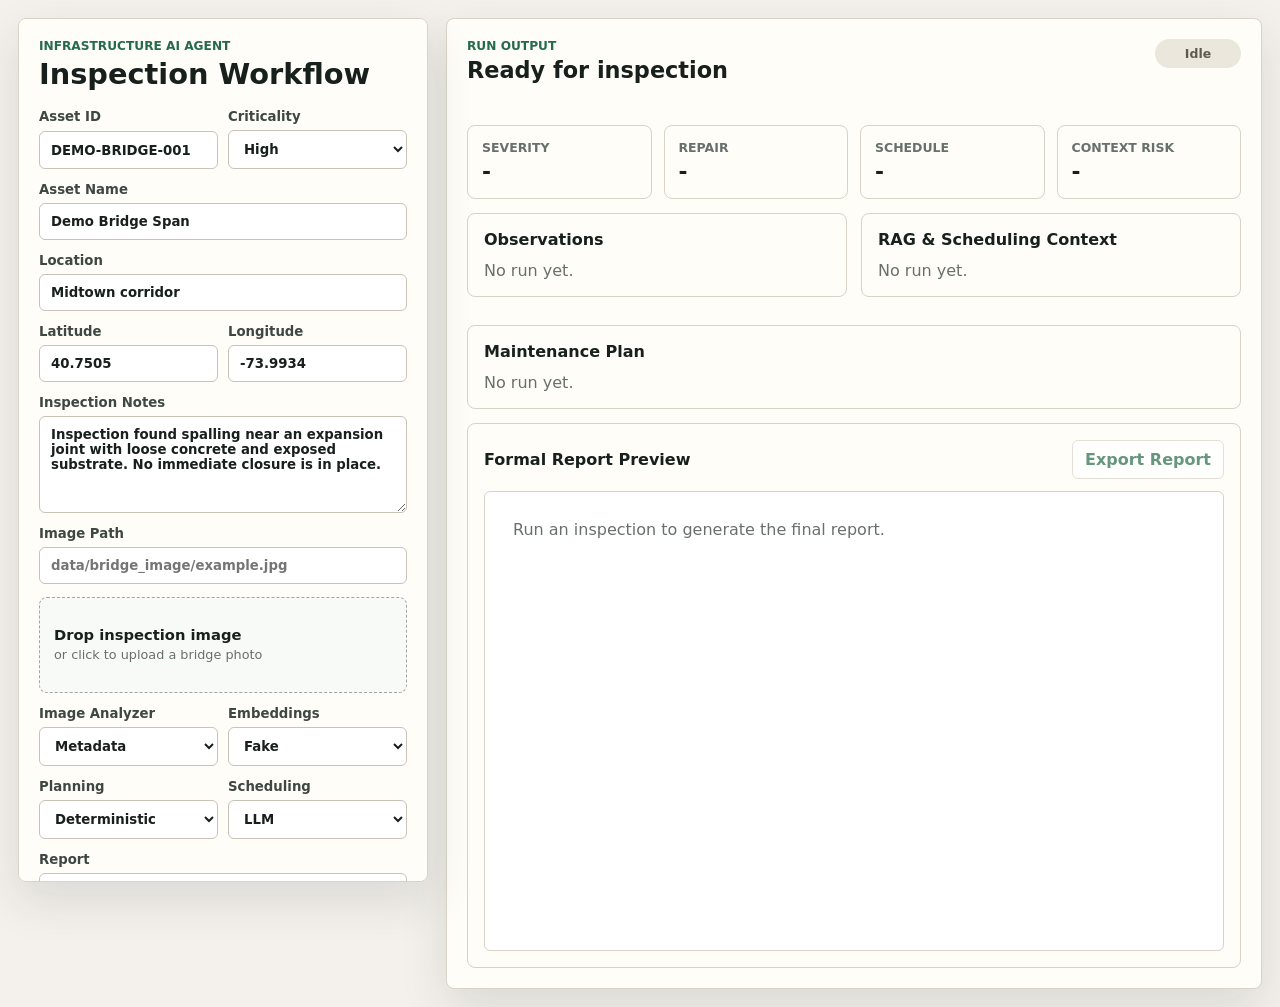
==== static/index.html @ 71f1a679 "Initial infrastructure AI agent prototype" ====
<!doctype html>
<html lang="en">
  <head>
    <meta charset="utf-8" />
    <meta name="viewport" content="width=device-width, initial-scale=1" />
    <title>Infrastructure AI Agent</title>
    <link rel="stylesheet" href="/static/styles.css" />
  </head>
  <body>
    <main class="app-shell">
      <section class="workspace">
        <aside class="control-panel">
          <div class="brand-block">
            <p class="eyebrow">Infrastructure AI Agent</p>
            <h1>Inspection Workflow</h1>
          </div>

          <form id="inspection-form">
            <div class="field-grid two">
              <label>
                Asset ID
                <input name="asset_id" value="DEMO-BRIDGE-001" />
              </label>
              <label>
                Criticality
                <select name="criticality">
                  <option value="high" selected>High</option>
                  <option value="critical">Critical</option>
                  <option value="medium">Medium</option>
                  <option value="low">Low</option>
                </select>
              </label>
            </div>

            <label>
              Asset Name
              <input name="asset_name" value="Demo Bridge Span" />
            </label>

            <label>
              Location
              <input name="location" value="Midtown corridor" />
            </label>

            <div class="field-grid two">
              <label>
                Latitude
                <input name="latitude" type="number" step="0.000001" value="40.7505" />
              </label>
              <label>
                Longitude
                <input name="longitude" type="number" step="0.000001" value="-73.9934" />
              </label>
            </div>

            <label>
              Inspection Notes
              <textarea name="notes" rows="5">Inspection found spalling near an expansion joint with loose concrete and exposed substrate. No immediate closure is in place.</textarea>
            </label>

            <label>
              Image Path
              <input name="image_path" placeholder="data/bridge_image/example.jpg" />
            </label>

            <div class="drop-zone" id="drop-zone">
              <input id="image-upload" type="file" accept="image/*" />
              <div>
                <strong>Drop inspection image</strong>
                <span id="upload-status">or click to upload a bridge photo</span>
              </div>
              <img id="upload-preview" alt="" hidden />
            </div>

            <div class="field-grid two">
              <label>
                Image Analyzer
                <select name="image_analyzer">
                  <option value="heuristic">Heuristic</option>
                  <option value="metadata" selected>Metadata</option>
                  <option value="roboflow">Roboflow</option>
                  <option value="openai">OpenAI</option>
                </select>
              </label>
              <label>
                Embeddings
                <select name="embedding_backend">
                  <option value="fake" selected>Fake</option>
                  <option value="openai">OpenAI</option>
                </select>
              </label>
            </div>

            <div class="field-grid two">
              <label>
                Planning
                <select name="planning_mode">
                  <option value="deterministic" selected>Deterministic</option>
                  <option value="llm">LLM</option>
                </select>
              </label>
              <label>
                Scheduling
                <select name="scheduling_mode">
                  <option value="llm" selected>LLM</option>
                  <option value="deterministic">Deterministic</option>
                </select>
              </label>
            </div>

            <label>
              Report
              <select name="report_mode">
                <option value="llm" selected>LLM polished</option>
                <option value="deterministic">Deterministic</option>
              </select>
            </label>

            <div class="field-grid two">
              <label>
                Context
                <select name="schedule_context_mode">
                  <option value="mock" selected>Mock</option>
                  <option value="live">Live APIs</option>
                </select>
              </label>
              <label>
                Events
                <select name="event_provider">
                  <option value="mock" selected>Mock</option>
                  <option value="ticketmaster">Ticketmaster</option>
                </select>
              </label>
            </div>

            <button type="submit" id="run-button">Run Inspection</button>
          </form>
        </aside>

        <section class="result-panel">
          <div class="toolbar">
            <div>
              <p class="eyebrow">Run Output</p>
              <h2 id="case-title">Ready for inspection</h2>
            </div>
            <div id="status-pill" class="status-pill idle">Idle</div>
          </div>

          <div class="sample-strip" id="sample-strip" aria-label="Sample bridge images"></div>

          <div class="metrics-grid">
            <article>
              <span>Severity</span>
              <strong id="metric-severity">-</strong>
            </article>
            <article>
              <span>Repair</span>
              <strong id="metric-repair">-</strong>
            </article>
            <article>
              <span>Schedule</span>
              <strong id="metric-schedule">-</strong>
            </article>
            <article>
              <span>Context Risk</span>
              <strong id="metric-risk">-</strong>
            </article>
          </div>

          <div class="content-grid">
            <section class="panel">
              <h3>Observations</h3>
              <div id="observations" class="list-block muted">No run yet.</div>
            </section>

            <section class="panel">
              <h3>RAG & Scheduling Context</h3>
              <div id="context" class="list-block muted">No run yet.</div>
            </section>
          </div>

          <section class="panel">
            <h3>Maintenance Plan</h3>
            <div id="plan" class="list-block muted">No run yet.</div>
          </section>

          <section class="panel report-panel">
            <div class="report-header-row">
              <h3>Formal Report Preview</h3>
              <button type="button" id="export-report-button" class="secondary-button" disabled>
                Export Report
              </button>
            </div>
            <article id="formal-report" class="formal-report">
              <div class="empty-report">Run an inspection to generate the final report.</div>
            </article>
          </section>
        </section>
      </section>
    </main>

    <script src="/static/app.js"></script>
  </body>
</html>
---- static/styles.css ----
:root {
  color-scheme: light;
  --bg: #f4f1ec;
  --ink: #17201c;
  --muted: #68706b;
  --line: #d8d2c7;
  --panel: #fffdf8;
  --panel-strong: #f8faf7;
  --green: #246b4b;
  --blue: #245c7d;
  --red: #9d3b36;
  --gold: #9a6b1f;
  --shadow: 0 18px 48px rgba(32, 38, 34, 0.12);
}

* {
  box-sizing: border-box;
}

body {
  margin: 0;
  min-height: 100vh;
  background: var(--bg);
  color: var(--ink);
  font-family:
    Inter, ui-sans-serif, system-ui, -apple-system, BlinkMacSystemFont, "Segoe UI",
    sans-serif;
}

button,
input,
select,
textarea {
  font: inherit;
}

.app-shell {
  min-height: 100vh;
  padding: 18px;
}

.workspace {
  display: grid;
  grid-template-columns: minmax(330px, 410px) minmax(0, 1fr);
  gap: 18px;
  max-width: 1480px;
  margin: 0 auto;
}

.control-panel,
.result-panel,
.panel,
.metrics-grid article {
  background: var(--panel);
  border: 1px solid var(--line);
  border-radius: 8px;
  box-shadow: var(--shadow);
}

.control-panel {
  position: sticky;
  top: 18px;
  height: calc(100vh - 36px);
  overflow: auto;
  padding: 20px;
}

.brand-block {
  margin-bottom: 18px;
}

.eyebrow {
  margin: 0 0 4px;
  color: var(--green);
  font-size: 0.76rem;
  font-weight: 800;
  letter-spacing: 0;
  text-transform: uppercase;
}

h1,
h2,
h3 {
  margin: 0;
  letter-spacing: 0;
}

h1 {
  font-size: 1.8rem;
}

h2 {
  font-size: 1.4rem;
}

h3 {
  font-size: 1rem;
  margin-bottom: 12px;
}

form {
  display: grid;
  gap: 13px;
}

label {
  display: grid;
  gap: 6px;
  color: #3e4741;
  font-size: 0.83rem;
  font-weight: 700;
}

input,
select,
textarea {
  width: 100%;
  border: 1px solid #c9c2b7;
  border-radius: 6px;
  background: #ffffff;
  color: var(--ink);
  padding: 10px 11px;
  outline: none;
}

textarea {
  resize: vertical;
}

.drop-zone {
  position: relative;
  display: grid;
  grid-template-columns: minmax(0, 1fr) 92px;
  align-items: center;
  gap: 12px;
  min-height: 96px;
  border: 1px dashed #9fa89d;
  border-radius: 8px;
  background: #f8faf7;
  padding: 14px;
  color: var(--muted);
}

.drop-zone.dragover {
  border-color: var(--green);
  background: #edf5ef;
  box-shadow: 0 0 0 3px rgba(36, 107, 75, 0.12);
}

.drop-zone input {
  position: absolute;
  inset: 0;
  opacity: 0;
  cursor: pointer;
}

.drop-zone strong,
.drop-zone span {
  display: block;
}

.drop-zone strong {
  color: var(--ink);
  font-size: 0.92rem;
}

.drop-zone span {
  margin-top: 3px;
  font-size: 0.8rem;
  line-height: 1.35;
}

.drop-zone img {
  width: 92px;
  aspect-ratio: 1;
  object-fit: cover;
  border-radius: 6px;
  border: 1px solid var(--line);
  background: #fff;
}

input:focus,
select:focus,
textarea:focus {
  border-color: var(--green);
  box-shadow: 0 0 0 3px rgba(36, 107, 75, 0.15);
}

.field-grid {
  display: grid;
  gap: 10px;
}

.field-grid.two {
  grid-template-columns: repeat(2, minmax(0, 1fr));
}

button {
  border: 0;
  border-radius: 6px;
  padding: 12px 14px;
  background: var(--green);
  color: #fff;
  font-weight: 800;
  cursor: pointer;
}

.secondary-button {
  border: 1px solid var(--line);
  background: #ffffff;
  color: var(--green);
  padding: 9px 12px;
}

button:disabled {
  cursor: wait;
  opacity: 0.7;
}

.result-panel {
  min-width: 0;
  padding: 20px;
}

.toolbar {
  display: flex;
  align-items: flex-start;
  justify-content: space-between;
  gap: 16px;
  margin-bottom: 16px;
}

.status-pill {
  min-width: 86px;
  border-radius: 999px;
  padding: 7px 10px;
  text-align: center;
  font-size: 0.78rem;
  font-weight: 800;
}

.status-pill.idle {
  background: #ece7dc;
  color: #5e5a51;
}

.status-pill.running {
  background: #dcebf2;
  color: var(--blue);
}

.status-pill.done {
  background: #e0eee7;
  color: var(--green);
}

.status-pill.error {
  background: #f3dfdd;
  color: var(--red);
}

.sample-strip {
  display: grid;
  grid-auto-flow: column;
  grid-auto-columns: minmax(118px, 150px);
  gap: 10px;
  overflow-x: auto;
  padding-bottom: 12px;
  margin-bottom: 14px;
}

.sample-card {
  border: 1px solid var(--line);
  border-radius: 8px;
  overflow: hidden;
  background: #fff;
  cursor: pointer;
}

.sample-card img {
  display: block;
  width: 100%;
  aspect-ratio: 4 / 3;
  object-fit: cover;
}

.sample-card div {
  padding: 8px;
  font-size: 0.76rem;
  color: var(--muted);
}

.sample-card strong {
  display: block;
  color: var(--ink);
  text-transform: capitalize;
}

.metrics-grid {
  display: grid;
  grid-template-columns: repeat(4, minmax(0, 1fr));
  gap: 12px;
  margin-bottom: 14px;
}

.metrics-grid article {
  padding: 14px;
  box-shadow: none;
}

.metrics-grid span {
  display: block;
  color: var(--muted);
  font-size: 0.78rem;
  font-weight: 800;
  text-transform: uppercase;
}

.metrics-grid strong {
  display: block;
  margin-top: 4px;
  font-size: 1.35rem;
}

.content-grid {
  display: grid;
  grid-template-columns: repeat(2, minmax(0, 1fr));
  gap: 14px;
  margin-bottom: 14px;
}

.panel {
  padding: 16px;
  box-shadow: none;
  margin-bottom: 14px;
}

.list-block {
  display: grid;
  gap: 9px;
}

.muted {
  color: var(--muted);
}

.item {
  border-left: 4px solid var(--green);
  background: var(--panel-strong);
  padding: 10px 11px;
  border-radius: 4px;
}

.item.warn {
  border-left-color: var(--gold);
}

.item strong {
  display: block;
  margin-bottom: 3px;
}

.item p {
  margin: 0;
  color: #3f4943;
  line-height: 1.45;
}

.report-panel {
  margin-bottom: 0;
}

.report-header-row {
  display: flex;
  align-items: center;
  justify-content: space-between;
  gap: 12px;
  margin-bottom: 12px;
}

.report-header-row h3 {
  margin-bottom: 0;
}

.formal-report {
  background: #ffffff;
  color: #1f2823;
  border: 1px solid #d8d2c7;
  border-radius: 6px;
  padding: 28px;
  min-height: 460px;
}

.empty-report {
  color: var(--muted);
}

.report-title-block {
  border-bottom: 2px solid #1f2823;
  padding-bottom: 16px;
  margin-bottom: 18px;
}

.report-title-block h2 {
  font-size: 1.7rem;
  margin-bottom: 8px;
}

.report-meta {
  display: grid;
  grid-template-columns: repeat(4, minmax(0, 1fr));
  gap: 8px;
  margin-top: 14px;
}

.report-meta div,
.report-callout {
  border: 1px solid #d8d2c7;
  border-radius: 4px;
  padding: 10px;
  background: #fbfaf6;
}

.report-meta span,
.report-section-label {
  display: block;
  color: var(--muted);
  font-size: 0.72rem;
  font-weight: 800;
  text-transform: uppercase;
}

.report-meta strong {
  display: block;
  margin-top: 3px;
  font-size: 0.95rem;
}

.report-section {
  margin-top: 20px;
  break-inside: avoid;
}

.report-section h4 {
  margin: 0 0 9px;
  font-size: 1rem;
  border-bottom: 1px solid #d8d2c7;
  padding-bottom: 6px;
}

.report-two-column {
  display: grid;
  grid-template-columns: repeat(2, minmax(0, 1fr));
  gap: 14px;
}

.report-table {
  width: 100%;
  border-collapse: collapse;
  font-size: 0.86rem;
}

.report-table th,
.report-table td {
  border: 1px solid #d8d2c7;
  padding: 8px;
  text-align: left;
  vertical-align: top;
}

.report-table th {
  background: #f1eee8;
  font-size: 0.74rem;
  text-transform: uppercase;
}

.report-list {
  margin: 0;
  padding-left: 18px;
  line-height: 1.5;
}

.report-callout {
  margin-bottom: 10px;
}

.report-narrative {
  white-space: pre-wrap;
  line-height: 1.5;
  font-size: 0.9rem;
  color: #36423b;
}

@media (max-width: 980px) {
  .workspace {
    grid-template-columns: 1fr;
  }

  .control-panel {
    position: static;
    height: auto;
  }

  .metrics-grid,
  .content-grid,
  .report-two-column,
  .report-meta {
    grid-template-columns: 1fr;
  }
}

@media (max-width: 560px) {
  .app-shell {
    padding: 10px;
  }

  .field-grid.two {
    grid-template-columns: 1fr;
  }
}

@media print {
  body {
    background: #ffffff;
  }

  .control-panel,
  .toolbar,
  .sample-strip,
  .metrics-grid,
  .content-grid,
  .panel:not(.report-panel),
  .report-header-row {
    display: none !important;
  }

  .app-shell,
  .result-panel,
  .workspace,
  .report-panel {
    display: block;
    padding: 0;
    margin: 0;
    border: 0;
    box-shadow: none;
    background: #ffffff;
  }

  .formal-report {
    border: 0;
    padding: 0;
  }
}
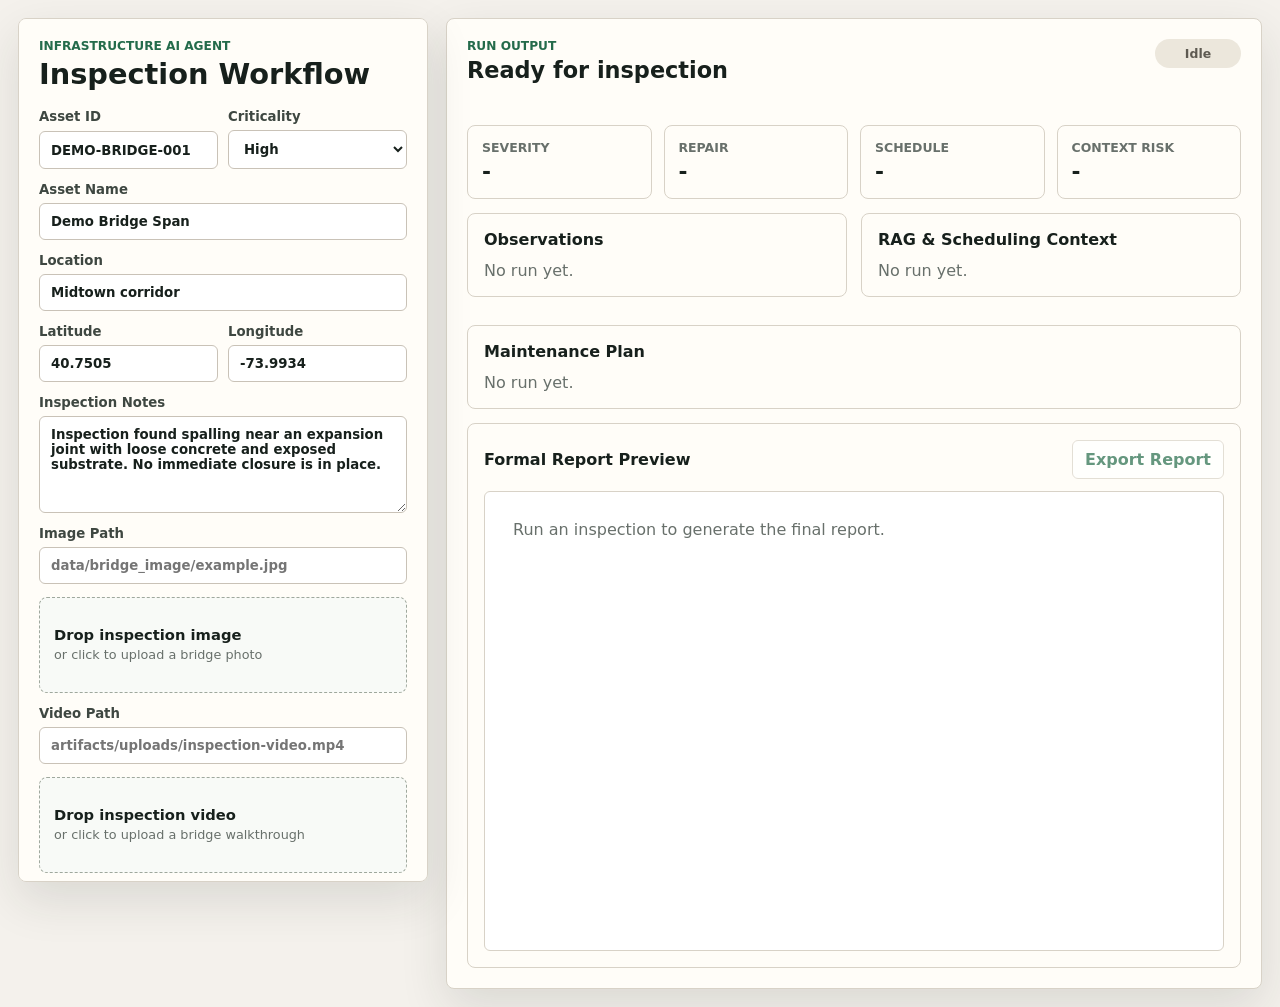
==== commit d07c030a: "Add video upload UI for OpenCV sampling" ====
--- a/static/index.html
+++ b/static/index.html
@@ -72,6 +72,20 @@
               <img id="upload-preview" alt="" hidden />
             </div>
 
+            <label>
+              Video Path
+              <input name="video_path" placeholder="artifacts/uploads/inspection-video.mp4" />
+            </label>
+
+            <div class="drop-zone video-drop-zone" id="video-drop-zone">
+              <input id="video-upload" type="file" accept="video/*" />
+              <div>
+                <strong>Drop inspection video</strong>
+                <span id="video-upload-status">or click to upload a bridge walkthrough</span>
+              </div>
+              <video id="video-upload-preview" hidden controls muted></video>
+            </div>
+
             <div class="field-grid two">
               <label>
                 Image Analyzer
@@ -108,6 +122,24 @@
               </label>
             </div>
 
+            <div class="field-grid three">
+              <label>
+                Video Sampler
+                <select name="video_sampler">
+                  <option value="mock">Mock</option>
+                  <option value="opencv">OpenCV</option>
+                </select>
+              </label>
+              <label>
+                Frame Interval
+                <input name="video_frame_interval" type="number" min="0.1" step="0.5" value="5" />
+              </label>
+              <label>
+                Max Frames
+                <input name="video_max_frames" type="number" min="1" step="1" value="3" />
+              </label>
+            </div>
+
             <label>
               Report
               <select name="report_mode">
--- a/static/styles.css
+++ b/static/styles.css
@@ -179,6 +179,18 @@
   background: #fff;
 }
 
+.video-drop-zone {
+  grid-template-columns: minmax(0, 1fr);
+}
+
+.video-drop-zone video {
+  width: 100%;
+  max-height: 160px;
+  border-radius: 6px;
+  border: 1px solid var(--line);
+  background: #111827;
+}
+
 input:focus,
 select:focus,
 textarea:focus {
@@ -193,6 +205,10 @@
 
 .field-grid.two {
   grid-template-columns: repeat(2, minmax(0, 1fr));
+}
+
+.field-grid.three {
+  grid-template-columns: minmax(0, 1.1fr) minmax(0, 0.95fr) minmax(0, 0.8fr);
 }
 
 button {
@@ -515,6 +531,10 @@
   }
 
   .field-grid.two {
+    grid-template-columns: 1fr;
+  }
+
+  .field-grid.three {
     grid-template-columns: 1fr;
   }
 }
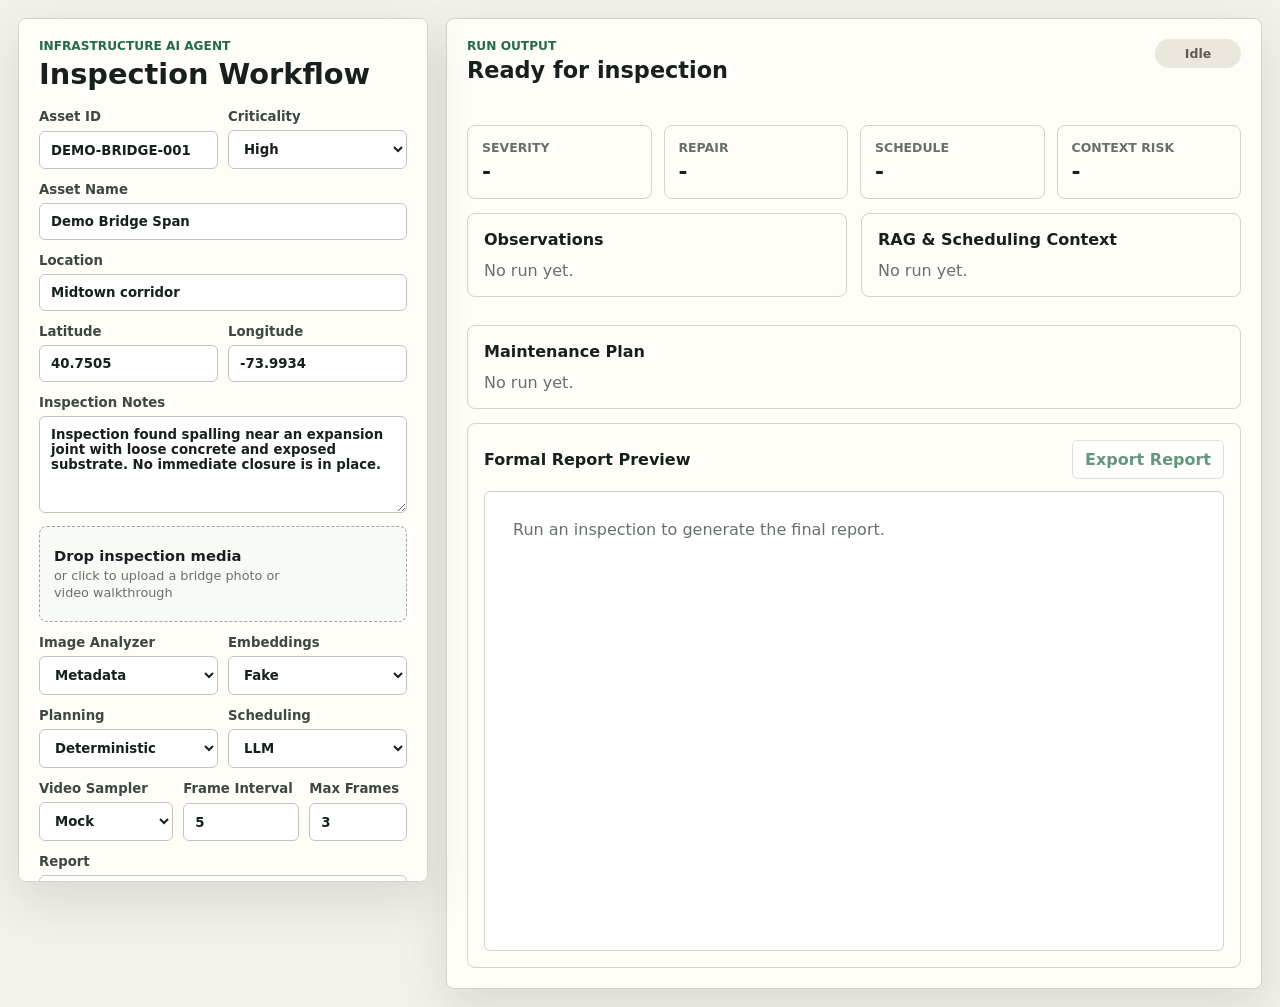
==== commit 6af0886c: "Merge image and video media upload UI" ====
--- a/static/index.html
+++ b/static/index.html
@@ -58,31 +58,16 @@
               <textarea name="notes" rows="5">Inspection found spalling near an expansion joint with loose concrete and exposed substrate. No immediate closure is in place.</textarea>
             </label>
 
-            <label>
-              Image Path
-              <input name="image_path" placeholder="data/bridge_image/example.jpg" />
-            </label>
+            <input name="image_path" type="hidden" />
+            <input name="video_path" type="hidden" />
 
             <div class="drop-zone" id="drop-zone">
-              <input id="image-upload" type="file" accept="image/*" />
+              <input id="media-upload" type="file" accept="image/*,video/*" />
               <div>
-                <strong>Drop inspection image</strong>
-                <span id="upload-status">or click to upload a bridge photo</span>
+                <strong>Drop inspection media</strong>
+                <span id="upload-status">or click to upload a bridge photo or video walkthrough</span>
               </div>
               <img id="upload-preview" alt="" hidden />
-            </div>
-
-            <label>
-              Video Path
-              <input name="video_path" placeholder="artifacts/uploads/inspection-video.mp4" />
-            </label>
-
-            <div class="drop-zone video-drop-zone" id="video-drop-zone">
-              <input id="video-upload" type="file" accept="video/*" />
-              <div>
-                <strong>Drop inspection video</strong>
-                <span id="video-upload-status">or click to upload a bridge walkthrough</span>
-              </div>
               <video id="video-upload-preview" hidden controls muted></video>
             </div>
 
--- a/static/styles.css
+++ b/static/styles.css
@@ -170,25 +170,14 @@
   line-height: 1.35;
 }
 
-.drop-zone img {
+.drop-zone img,
+.drop-zone video {
   width: 92px;
   aspect-ratio: 1;
   object-fit: cover;
   border-radius: 6px;
   border: 1px solid var(--line);
   background: #fff;
-}
-
-.video-drop-zone {
-  grid-template-columns: minmax(0, 1fr);
-}
-
-.video-drop-zone video {
-  width: 100%;
-  max-height: 160px;
-  border-radius: 6px;
-  border: 1px solid var(--line);
-  background: #111827;
 }
 
 input:focus,
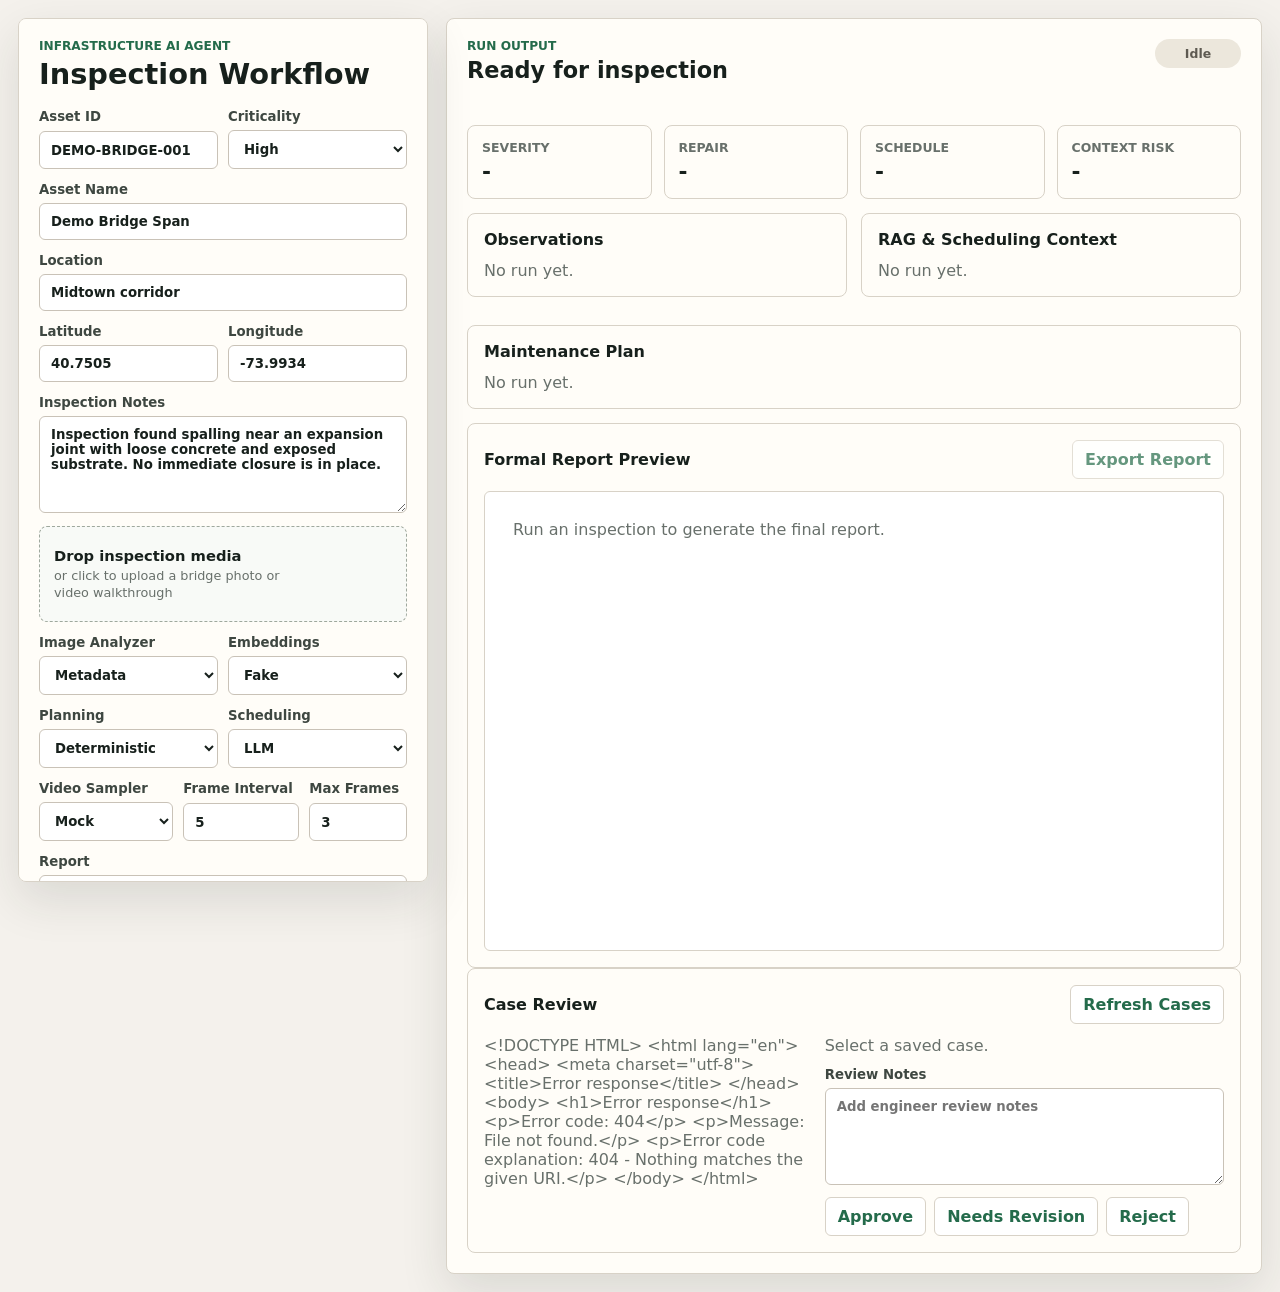
==== commit ca44af6b: "Update on backend development Create Sql database and function to store the inspection run." ====
--- a/static/index.html
+++ b/static/index.html
@@ -212,6 +212,38 @@
               <div class="empty-report">Run an inspection to generate the final report.</div>
             </article>
           </section>
+
+          <section class="panel review-panel">
+            <div class="report-header-row">
+              <h3>Case Review</h3>
+              <button type="button" id="refresh-cases-button" class="secondary-button">
+                Refresh Cases
+              </button>
+            </div>
+            <div class="review-grid">
+              <div>
+                <div id="case-history" class="case-history muted">No saved cases loaded.</div>
+              </div>
+              <div class="review-detail">
+                <div id="review-summary" class="list-block muted">Select a saved case.</div>
+                <label>
+                  Review Notes
+                  <textarea id="review-notes" rows="5" placeholder="Add engineer review notes"></textarea>
+                </label>
+                <div class="review-actions">
+                  <button type="button" class="secondary-button" data-review-status="approved">
+                    Approve
+                  </button>
+                  <button type="button" class="secondary-button" data-review-status="needs_revision">
+                    Needs Revision
+                  </button>
+                  <button type="button" class="secondary-button" data-review-status="rejected">
+                    Reject
+                  </button>
+                </div>
+              </div>
+            </div>
+          </section>
         </section>
       </section>
     </main>
--- a/static/styles.css
+++ b/static/styles.css
@@ -496,6 +496,61 @@
   color: #36423b;
 }
 
+.review-panel {
+  margin-bottom: 0;
+}
+
+.review-grid {
+  display: grid;
+  grid-template-columns: minmax(240px, 0.9fr) minmax(0, 1.1fr);
+  gap: 14px;
+}
+
+.case-history {
+  display: grid;
+  gap: 8px;
+  max-height: 360px;
+  overflow: auto;
+}
+
+.case-row {
+  display: grid;
+  gap: 3px;
+  width: 100%;
+  border: 1px solid var(--line);
+  background: #ffffff;
+  color: var(--ink);
+  text-align: left;
+  padding: 10px;
+}
+
+.case-row.selected {
+  border-color: var(--green);
+  box-shadow: 0 0 0 3px rgba(36, 107, 75, 0.13);
+}
+
+.case-row strong,
+.case-row-meta {
+  display: block;
+}
+
+.case-row-meta {
+  color: var(--muted);
+  font-size: 0.78rem;
+  font-weight: 700;
+}
+
+.review-detail {
+  display: grid;
+  gap: 12px;
+}
+
+.review-actions {
+  display: flex;
+  flex-wrap: wrap;
+  gap: 8px;
+}
+
 @media (max-width: 980px) {
   .workspace {
     grid-template-columns: 1fr;
@@ -508,6 +563,7 @@
 
   .metrics-grid,
   .content-grid,
+  .review-grid,
   .report-two-column,
   .report-meta {
     grid-template-columns: 1fr;
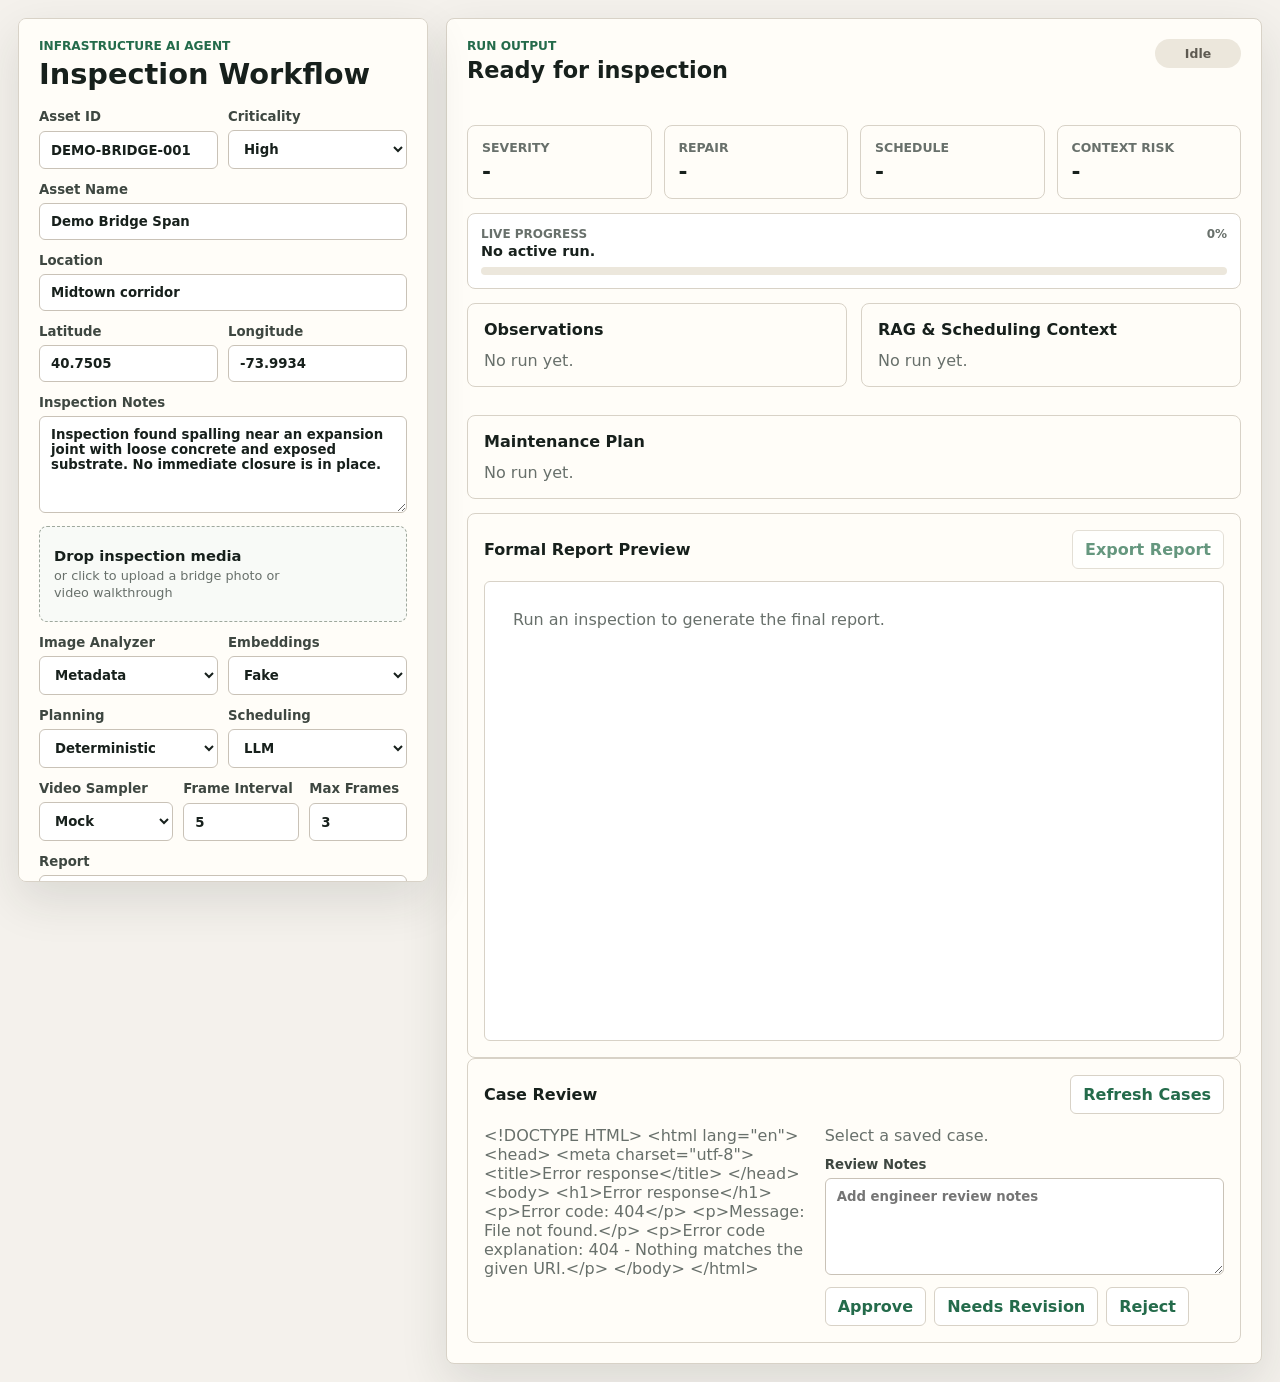
==== commit 11fc7a22: "finishing setting up Redis and RQ and Contianer Would start work on solving some limitations current" ====
--- a/static/index.html
+++ b/static/index.html
@@ -183,6 +183,17 @@
               <strong id="metric-risk">-</strong>
             </article>
           </div>
+
+          <section class="progress-panel" id="progress-panel" aria-live="polite">
+            <div class="progress-head">
+              <div>
+                <span>Live Progress</span>
+                <strong>No active run.</strong>
+              </div>
+              <span>0%</span>
+            </div>
+            <div class="progress-track"><div class="progress-fill" style="width: 0%"></div></div>
+          </section>
 
           <div class="content-grid">
             <section class="panel">
--- a/static/styles.css
+++ b/static/styles.css
@@ -327,6 +327,68 @@
   font-size: 1.35rem;
 }
 
+.progress-panel {
+  border: 1px solid var(--line);
+  border-radius: 8px;
+  background: #ffffff;
+  padding: 13px;
+  margin-bottom: 14px;
+}
+
+.progress-head {
+  display: flex;
+  align-items: flex-start;
+  justify-content: space-between;
+  gap: 12px;
+  margin-bottom: 8px;
+}
+
+.progress-head span {
+  display: block;
+  color: var(--muted);
+  font-size: 0.75rem;
+  font-weight: 800;
+  text-transform: uppercase;
+}
+
+.progress-head strong {
+  display: block;
+  margin-top: 2px;
+  font-size: 0.9rem;
+}
+
+.progress-track {
+  overflow: hidden;
+  height: 8px;
+  border-radius: 999px;
+  background: #ece7dc;
+}
+
+.progress-fill {
+  height: 100%;
+  border-radius: inherit;
+  background: var(--green);
+  transition: width 180ms ease;
+}
+
+.progress-events {
+  display: grid;
+  gap: 5px;
+  margin-top: 10px;
+  color: var(--muted);
+  font-size: 0.78rem;
+}
+
+.progress-events div {
+  display: flex;
+  gap: 8px;
+}
+
+.progress-events strong {
+  color: var(--ink);
+  min-width: 88px;
+}
+
 .content-grid {
   display: grid;
   grid-template-columns: repeat(2, minmax(0, 1fr));
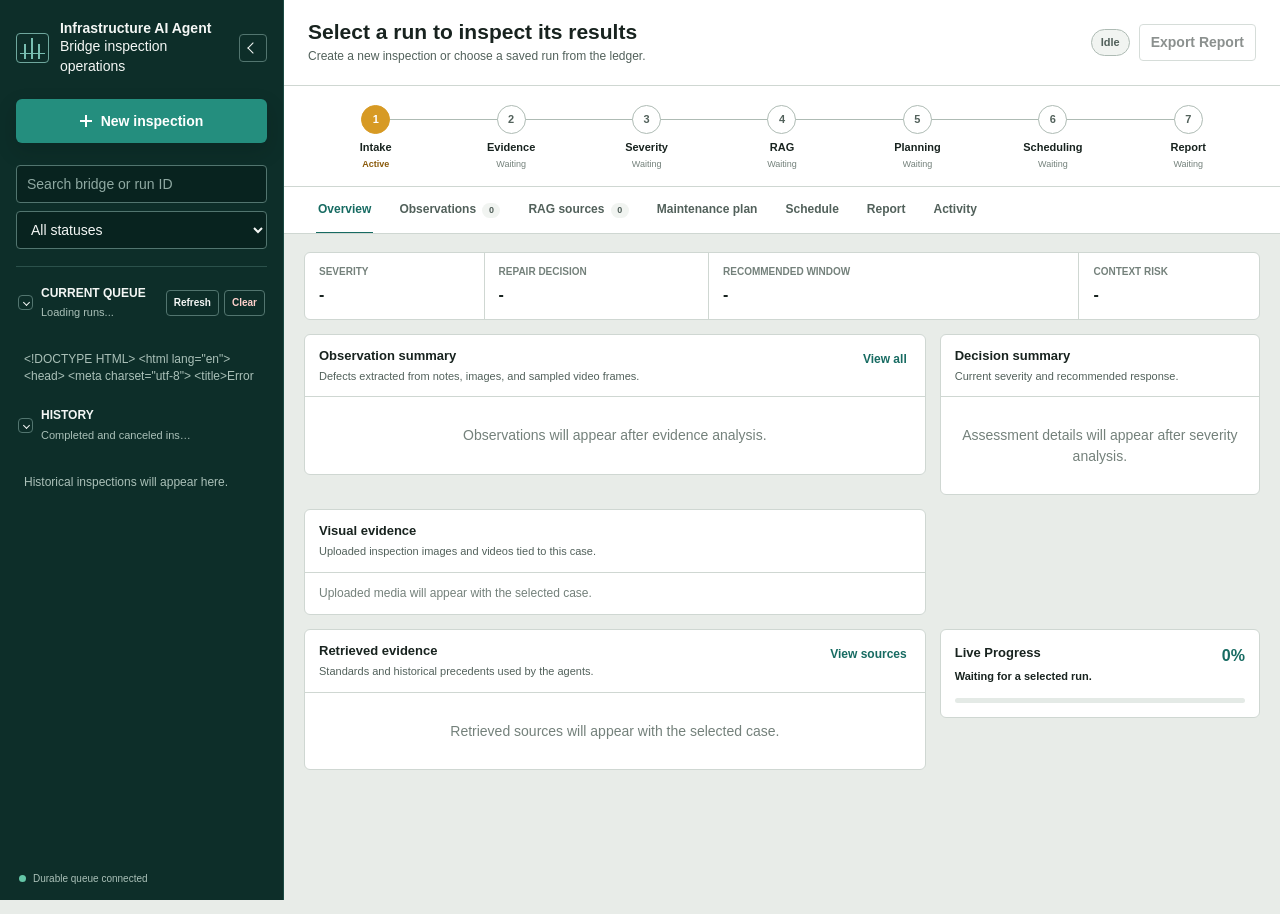
==== commit 06fc2f8f: "Fininshing UI upgrade, now move to aws set up" ====
--- a/static/index.html
+++ b/static/index.html
@@ -4,260 +4,290 @@
     <meta charset="utf-8" />
     <meta name="viewport" content="width=device-width, initial-scale=1" />
     <title>Infrastructure AI Agent</title>
-    <link rel="stylesheet" href="/static/styles.css" />
+    <link rel="stylesheet" href="/static/styles.css?v=drawer-pinned-20260805" />
   </head>
   <body>
-    <main class="app-shell">
-      <section class="workspace">
-        <aside class="control-panel">
-          <div class="brand-block">
-            <p class="eyebrow">Infrastructure AI Agent</p>
-            <h1>Inspection Workflow</h1>
-          </div>
-
-          <form id="inspection-form">
-            <div class="field-grid two">
-              <label>
-                Asset ID
-                <input name="asset_id" value="DEMO-BRIDGE-001" />
-              </label>
-              <label>
-                Criticality
-                <select name="criticality">
-                  <option value="high" selected>High</option>
-                  <option value="critical">Critical</option>
-                  <option value="medium">Medium</option>
-                  <option value="low">Low</option>
-                </select>
-              </label>
-            </div>
-
-            <label>
-              Asset Name
-              <input name="asset_name" value="Demo Bridge Span" />
-            </label>
-
-            <label>
-              Location
-              <input name="location" value="Midtown corridor" />
-            </label>
-
-            <div class="field-grid two">
-              <label>
-                Latitude
-                <input name="latitude" type="number" step="0.000001" value="40.7505" />
-              </label>
-              <label>
-                Longitude
-                <input name="longitude" type="number" step="0.000001" value="-73.9934" />
-              </label>
-            </div>
-
-            <label>
-              Inspection Notes
-              <textarea name="notes" rows="5">Inspection found spalling near an expansion joint with loose concrete and exposed substrate. No immediate closure is in place.</textarea>
-            </label>
-
-            <input name="image_path" type="hidden" />
-            <input name="video_path" type="hidden" />
-
-            <div class="drop-zone" id="drop-zone">
-              <input id="media-upload" type="file" accept="image/*,video/*" />
-              <div>
-                <strong>Drop inspection media</strong>
-                <span id="upload-status">or click to upload a bridge photo or video walkthrough</span>
-              </div>
-              <img id="upload-preview" alt="" hidden />
-              <video id="video-upload-preview" hidden controls muted></video>
-            </div>
-
-            <div class="field-grid two">
-              <label>
-                Image Analyzer
-                <select name="image_analyzer">
-                  <option value="heuristic">Heuristic</option>
-                  <option value="metadata" selected>Metadata</option>
-                  <option value="roboflow">Roboflow</option>
-                  <option value="openai">OpenAI</option>
-                </select>
-              </label>
-              <label>
-                Embeddings
-                <select name="embedding_backend">
-                  <option value="fake" selected>Fake</option>
-                  <option value="openai">OpenAI</option>
-                </select>
-              </label>
-            </div>
-
-            <div class="field-grid two">
-              <label>
-                Planning
-                <select name="planning_mode">
-                  <option value="deterministic" selected>Deterministic</option>
-                  <option value="llm">LLM</option>
-                </select>
-              </label>
-              <label>
-                Scheduling
-                <select name="scheduling_mode">
-                  <option value="llm" selected>LLM</option>
-                  <option value="deterministic">Deterministic</option>
-                </select>
-              </label>
-            </div>
-
-            <div class="field-grid three">
-              <label>
-                Video Sampler
-                <select name="video_sampler">
-                  <option value="mock">Mock</option>
-                  <option value="opencv">OpenCV</option>
-                </select>
-              </label>
-              <label>
-                Frame Interval
-                <input name="video_frame_interval" type="number" min="0.1" step="0.5" value="5" />
-              </label>
-              <label>
-                Max Frames
-                <input name="video_max_frames" type="number" min="1" step="1" value="3" />
-              </label>
-            </div>
-
-            <label>
-              Report
-              <select name="report_mode">
-                <option value="llm" selected>LLM polished</option>
-                <option value="deterministic">Deterministic</option>
-              </select>
-            </label>
-
-            <div class="field-grid two">
-              <label>
-                Context
-                <select name="schedule_context_mode">
-                  <option value="mock" selected>Mock</option>
-                  <option value="live">Live APIs</option>
-                </select>
-              </label>
-              <label>
-                Events
-                <select name="event_provider">
-                  <option value="mock" selected>Mock</option>
-                  <option value="ticketmaster">Ticketmaster</option>
-                </select>
-              </label>
-            </div>
-
-            <button type="submit" id="run-button">Run Inspection</button>
-          </form>
-        </aside>
-
-        <section class="result-panel">
-          <div class="toolbar">
-            <div>
-              <p class="eyebrow">Run Output</p>
-              <h2 id="case-title">Ready for inspection</h2>
-            </div>
+    <!--
+      THESIS: A corridor command map binds every inspection run to its workflow, evidence, sources, decisions, and review; it refuses the stacked dashboard and permanent intake form.
+      OWN-WORLD: Mist-gray engineering paper, deep route-green ledger, thin transit lines, teal completion signals, amber active work, and compact technical typography.
+      STORY: The operator finds or starts a run, watches its route advance, investigates one result domain at a time, reviews the case, and exports the report.
+      FIRST VIEWPORT: A persistent 280px run ledger anchors the left; the selected case fills the right with a compact header, seven-stage route, and tabbed result workspace. New inspection opens from the rail into a right drawer.
+      FORM: Corridor Command Map, approved composition A, seed 85083b55.
+      FINISH: unreviewed and undocumented is unfinished; this build ends with the finish review, the verdict, and DESIGN.md
+    -->
+    <main id="operations-shell" class="operations-shell">
+      <aside class="run-rail" aria-label="Inspection runs">
+        <header class="rail-brand">
+          <div class="brand-mark" aria-hidden="true"><span></span><span></span><span></span></div>
+          <div class="brand-copy">
+            <strong>Infrastructure AI Agent</strong>
+            <span>Bridge inspection operations</span>
+          </div>
+          <button type="button" id="sidebar-toggle-button" class="sidebar-toggle-button" aria-expanded="true" aria-controls="inspection-queue inspection-history" title="Collapse sidebar">
+            <span class="sidebar-toggle-icon" aria-hidden="true"></span>
+          </button>
+        </header>
+
+        <button type="button" id="open-drawer-button" class="new-inspection-button">
+          <span class="plus-icon" aria-hidden="true"></span>
+          <span class="new-inspection-label">New inspection</span>
+        </button>
+
+        <div class="run-tools">
+          <label class="search-field">
+            <span class="sr-only">Search inspections</span>
+            <input id="run-search" type="search" placeholder="Search bridge or run ID" autocomplete="off" />
+          </label>
+          <label>
+            <span class="sr-only">Filter inspection status</span>
+            <select id="run-status-filter">
+              <option value="all">All statuses</option>
+              <option value="active">Active</option>
+              <option value="completed">Completed</option>
+              <option value="failed">Failed</option>
+              <option value="canceled">Canceled</option>
+            </select>
+          </label>
+        </div>
+
+        <section class="rail-section" data-rail-section="queue">
+          <div class="run-list-heading">
+            <button type="button" class="rail-section-toggle" data-toggle-section="queue" aria-expanded="true" aria-controls="inspection-queue">
+              <span class="collapse-icon" aria-hidden="true"></span>
+              <span>
+                <strong>Current Queue</strong>
+                <small id="queue-count">Loading runs...</small>
+              </span>
+            </button>
+            <div class="rail-actions">
+              <button type="button" id="refresh-cases-button" class="rail-refresh-button">Refresh</button>
+              <button type="button" id="clear-queue-button" class="rail-clear-button">Clear</button>
+            </div>
+          </div>
+
+          <div id="inspection-queue" class="inspection-queue muted" aria-live="polite">
+            Loading inspection runs...
+          </div>
+        </section>
+
+        <section class="rail-section history-section" data-rail-section="history">
+          <div class="run-list-heading history-heading">
+            <button type="button" class="rail-section-toggle" data-toggle-section="history" aria-expanded="true" aria-controls="inspection-history">
+              <span class="collapse-icon" aria-hidden="true"></span>
+              <span>
+                <strong>History</strong>
+                <small id="history-count">Completed and canceled inspections</small>
+              </span>
+            </button>
+          </div>
+
+          <div id="inspection-history" class="inspection-queue history-list muted" aria-live="polite">
+            Historical inspections will appear here.
+          </div>
+        </section>
+
+        <footer class="rail-footer">
+          <span class="system-dot" aria-hidden="true"></span>
+          <span>Durable queue connected</span>
+        </footer>
+      </aside>
+
+      <section class="case-workspace" aria-label="Selected inspection workspace">
+        <header class="case-header">
+          <div class="case-identity">
+            <h2 id="case-title">Select a run to inspect its results</h2>
+            <p id="case-location">Create a new inspection or choose a saved run from the ledger.</p>
+          </div>
+          <div class="case-actions">
             <div id="status-pill" class="status-pill idle">Idle</div>
-          </div>
-
-          <div class="sample-strip" id="sample-strip" aria-label="Sample bridge images"></div>
-
-          <div class="metrics-grid">
-            <article>
-              <span>Severity</span>
-              <strong id="metric-severity">-</strong>
+            <button type="button" id="export-report-button" class="secondary-button" disabled>
+              Export Report
+            </button>
+          </div>
+        </header>
+
+        <section class="workflow-route" aria-label="Inspection workflow progress">
+          <ol id="workflow-route">
+            <li data-stage="intake"><span>1</span><strong>Intake</strong><small>Waiting</small></li>
+            <li data-stage="evidence"><span>2</span><strong>Evidence</strong><small>Waiting</small></li>
+            <li data-stage="severity"><span>3</span><strong>Severity</strong><small>Waiting</small></li>
+            <li data-stage="retrieval"><span>4</span><strong>RAG</strong><small>Waiting</small></li>
+            <li data-stage="planning"><span>5</span><strong>Planning</strong><small>Waiting</small></li>
+            <li data-stage="scheduling"><span>6</span><strong>Scheduling</strong><small>Waiting</small></li>
+            <li data-stage="report"><span>7</span><strong>Report</strong><small>Waiting</small></li>
+          </ol>
+        </section>
+
+        <nav class="result-tabs" role="tablist" aria-label="Inspection result sections">
+          <button type="button" role="tab" aria-selected="true" aria-controls="view-overview" data-tab="overview">Overview</button>
+          <button type="button" role="tab" aria-selected="false" aria-controls="view-observations" data-tab="observations">Observations <span id="observation-count">0</span></button>
+          <button type="button" role="tab" aria-selected="false" aria-controls="view-rag" data-tab="rag">RAG sources <span id="citation-count">0</span></button>
+          <button type="button" role="tab" aria-selected="false" aria-controls="view-plan" data-tab="plan">Maintenance plan</button>
+          <button type="button" role="tab" aria-selected="false" aria-controls="view-schedule" data-tab="schedule">Schedule</button>
+          <button type="button" role="tab" aria-selected="false" aria-controls="view-report" data-tab="report">Report</button>
+          <button type="button" role="tab" aria-selected="false" aria-controls="view-activity" data-tab="activity">Activity</button>
+        </nav>
+
+        <div class="result-viewport">
+          <section id="view-overview" class="result-view active" role="tabpanel" data-view="overview">
+            <div class="metrics-strip" aria-label="Inspection decision summary">
+              <div><span>Severity</span><strong id="metric-severity">-</strong></div>
+              <div><span>Repair decision</span><strong id="metric-repair">-</strong></div>
+              <div><span>Recommended window</span><strong id="metric-schedule">-</strong></div>
+              <div><span>Context risk</span><strong id="metric-risk">-</strong></div>
+            </div>
+
+            <div class="overview-grid">
+              <section class="data-section observation-summary">
+                <header>
+                  <div><h3>Observation summary</h3><p>Defects extracted from notes, images, and sampled video frames.</p></div>
+                  <button type="button" class="text-button" data-open-tab="observations">View all</button>
+                </header>
+                <div id="overview-observations" class="list-block muted">Observations will appear after evidence analysis.</div>
+              </section>
+
+              <section class="data-section decision-summary">
+                <header><div><h3>Decision summary</h3><p>Current severity and recommended response.</p></div></header>
+                <div id="decision-summary" class="list-block muted">Assessment details will appear after severity analysis.</div>
+              </section>
+
+              <section class="data-section media-summary">
+                <header><div><h3>Visual evidence</h3><p>Uploaded inspection images and videos tied to this case.</p></div></header>
+                <div id="overview-media" class="media-gallery muted">Uploaded media will appear with the selected case.</div>
+              </section>
+
+              <section class="data-section source-summary">
+                <header>
+                  <div><h3>Retrieved evidence</h3><p>Standards and historical precedents used by the agents.</p></div>
+                  <button type="button" class="text-button" data-open-tab="rag">View sources</button>
+                </header>
+                <div id="overview-rag" class="list-block muted">Retrieved sources will appear with the selected case.</div>
+              </section>
+
+              <section class="data-section progress-panel" id="progress-panel" aria-live="polite">
+                <div class="progress-head">
+                  <div><h3>Live Progress</h3><strong>Waiting for a selected run.</strong></div>
+                  <span>0%</span>
+                </div>
+                <div class="progress-track"><div class="progress-fill" style="width: 0%"></div></div>
+              </section>
+            </div>
+          </section>
+
+          <section id="view-observations" class="result-view" role="tabpanel" data-view="observations" hidden>
+            <header class="view-header"><div><h3>Observations</h3><p>Evidence-level findings remain connected to their source and confidence.</p></div></header>
+            <div id="observations" class="table-wrap muted">Observation records will appear here.</div>
+          </section>
+
+          <section id="view-rag" class="result-view" role="tabpanel" data-view="rag" hidden>
+            <header class="view-header"><div><h3>RAG sources</h3><p>Retrieved guidance, repair precedents, and scheduling context used by downstream decisions.</p></div></header>
+            <div id="context" class="rag-layout muted">Retrieval context will appear here.</div>
+          </section>
+
+          <section id="view-plan" class="result-view" role="tabpanel" data-view="plan" hidden>
+            <header class="view-header"><div><h3>Maintenance plan</h3><p>Recommended work, resources, dependencies, and execution risks.</p></div></header>
+            <div id="plan" class="plan-layout muted">Maintenance recommendations will appear here.</div>
+          </section>
+
+          <section id="view-schedule" class="result-view" role="tabpanel" data-view="schedule" hidden>
+            <header class="view-header"><div><h3>Repair schedule</h3><p>Recommended work window balanced against weather, traffic, events, and access risk.</p></div></header>
+            <div id="schedule" class="schedule-layout muted">Scheduling recommendations will appear here.</div>
+          </section>
+
+          <section id="view-report" class="result-view report-view" role="tabpanel" data-view="report" hidden>
+            <header class="view-header">
+              <div><h3>Formal Report Preview</h3><p>Review the assembled inspection record before export.</p></div>
+              <button type="button" id="report-export-button" class="secondary-button" disabled>Export Report</button>
+            </header>
+            <article id="formal-report" class="formal-report">
+              <div class="empty-state">Select a completed inspection to preview its report.</div>
             </article>
-            <article>
-              <span>Repair</span>
-              <strong id="metric-repair">-</strong>
-            </article>
-            <article>
-              <span>Schedule</span>
-              <strong id="metric-schedule">-</strong>
-            </article>
-            <article>
-              <span>Context Risk</span>
-              <strong id="metric-risk">-</strong>
-            </article>
-          </div>
-
-          <section class="progress-panel" id="progress-panel" aria-live="polite">
-            <div class="progress-head">
-              <div>
-                <span>Live Progress</span>
-                <strong>No active run.</strong>
-              </div>
-              <span>0%</span>
-            </div>
-            <div class="progress-track"><div class="progress-fill" style="width: 0%"></div></div>
-          </section>
-
-          <div class="content-grid">
-            <section class="panel">
-              <h3>Observations</h3>
-              <div id="observations" class="list-block muted">No run yet.</div>
-            </section>
-
-            <section class="panel">
-              <h3>RAG & Scheduling Context</h3>
-              <div id="context" class="list-block muted">No run yet.</div>
-            </section>
-          </div>
-
-          <section class="panel">
-            <h3>Maintenance Plan</h3>
-            <div id="plan" class="list-block muted">No run yet.</div>
-          </section>
-
-          <section class="panel report-panel">
-            <div class="report-header-row">
-              <h3>Formal Report Preview</h3>
-              <button type="button" id="export-report-button" class="secondary-button" disabled>
-                Export Report
-              </button>
-            </div>
-            <article id="formal-report" class="formal-report">
-              <div class="empty-report">Run an inspection to generate the final report.</div>
-            </article>
-          </section>
-
-          <section class="panel review-panel">
-            <div class="report-header-row">
-              <h3>Case Review</h3>
-              <button type="button" id="refresh-cases-button" class="secondary-button">
-                Refresh Cases
-              </button>
-            </div>
-            <div class="review-grid">
-              <div>
-                <div id="case-history" class="case-history muted">No saved cases loaded.</div>
-              </div>
-              <div class="review-detail">
-                <div id="review-summary" class="list-block muted">Select a saved case.</div>
-                <label>
-                  Review Notes
-                  <textarea id="review-notes" rows="5" placeholder="Add engineer review notes"></textarea>
-                </label>
+          </section>
+
+          <section id="view-activity" class="result-view" role="tabpanel" data-view="activity" hidden>
+            <header class="view-header"><div><h3>Activity & Case Review</h3><p>Durable workflow events, retries, review notes, and approval state.</p></div></header>
+            <div class="activity-grid">
+              <section class="data-section">
+                <header><div><h3>Workflow activity</h3><p>Persisted events for the selected run.</p></div></header>
+                <div id="event-stream" class="event-stream muted">Workflow events will appear here.</div>
+              </section>
+              <section class="data-section review-panel">
+                <header><div><h3>Case Review</h3><p>Record the engineer decision against this run.</p></div></header>
+                <div id="review-summary" class="list-block muted">Select a completed case.</div>
+                <label>Review notes<textarea id="review-notes" rows="5" placeholder="Add engineering review notes"></textarea></label>
                 <div class="review-actions">
-                  <button type="button" class="secondary-button" data-review-status="approved">
-                    Approve
-                  </button>
-                  <button type="button" class="secondary-button" data-review-status="needs_revision">
-                    Needs Revision
-                  </button>
-                  <button type="button" class="secondary-button" data-review-status="rejected">
-                    Reject
-                  </button>
+                  <button type="button" class="secondary-button" data-review-status="approved">Approve</button>
+                  <button type="button" class="secondary-button" data-review-status="needs_revision">Needs revision</button>
+                  <button type="button" class="danger-button" data-review-status="rejected">Reject</button>
                 </div>
-              </div>
-            </div>
-          </section>
-        </section>
+              </section>
+            </div>
+          </section>
+        </div>
       </section>
     </main>
+
+    <div id="drawer-overlay" class="drawer-overlay" hidden></div>
+    <aside id="inspection-drawer" class="inspection-drawer" aria-hidden="true" aria-labelledby="drawer-title">
+      <header class="drawer-header">
+        <div><h2 id="drawer-title">New inspection</h2><p>Define the asset, attach field evidence, and queue a durable run.</p></div>
+        <button type="button" id="close-drawer-button" class="icon-button close-button" aria-label="Close new inspection" title="Close"></button>
+      </header>
+
+      <form id="inspection-form" class="drawer-form-body">
+        <section class="form-section">
+          <h3>Asset</h3>
+          <div class="field-grid two">
+            <label>Asset ID<input name="asset_id" value="DEMO-BRIDGE-001" required /></label>
+            <label>Criticality<select name="criticality"><option value="critical">Critical</option><option value="high" selected>High</option><option value="medium">Medium</option><option value="low">Low</option></select></label>
+          </div>
+          <label>Asset name<input name="asset_name" value="Demo Bridge Span" required /></label>
+          <label>Location<input name="location" value="Midtown corridor" required /></label>
+          <div class="field-grid two">
+            <label>Latitude<input name="latitude" type="number" step="0.000001" value="40.7505" /></label>
+            <label>Longitude<input name="longitude" type="number" step="0.000001" value="-73.9934" /></label>
+          </div>
+        </section>
+
+        <section class="form-section">
+          <h3>Evidence</h3>
+          <label>Inspection notes<textarea name="notes" rows="4">Inspection found spalling near an expansion joint with loose concrete and exposed substrate. No immediate closure is in place.</textarea></label>
+          <input name="image_path" type="hidden" />
+          <input name="video_path" type="hidden" />
+          <div class="drop-zone" id="drop-zone">
+            <input id="media-upload" type="file" accept="image/*,video/*" />
+            <div><strong>Drop inspection media</strong><span id="upload-status">Image or video; the file type selects the analysis path.</span></div>
+            <img id="upload-preview" src="[data-uri]" alt="Uploaded inspection preview" hidden />
+            <video id="video-upload-preview" hidden controls muted></video>
+          </div>
+        </section>
+
+        <details class="runtime-settings">
+          <summary>Runtime configuration</summary>
+          <div class="runtime-fields">
+            <div class="field-grid two">
+              <label>Image analyzer<select name="image_analyzer"><option value="heuristic">Heuristic</option><option value="metadata" selected>Metadata</option><option value="roboflow">Roboflow</option><option value="openai">OpenAI</option></select></label>
+              <label>Embeddings<select name="embedding_backend"><option value="fake" selected>Fake</option><option value="openai">OpenAI</option></select></label>
+              <label>Planning<select name="planning_mode"><option value="deterministic" selected>Deterministic</option><option value="llm">LLM</option></select></label>
+              <label>Scheduling<select name="scheduling_mode"><option value="llm" selected>LLM</option><option value="deterministic">Deterministic</option></select></label>
+              <label>Report<select name="report_mode"><option value="llm" selected>LLM polished</option><option value="deterministic">Deterministic</option></select></label>
+              <label>Context<select name="schedule_context_mode"><option value="mock" selected>Mock</option><option value="live">Live APIs</option></select></label>
+              <label>Events<select name="event_provider"><option value="mock" selected>Mock</option><option value="ticketmaster">Ticketmaster</option></select></label>
+              <label>Video sampler<select name="video_sampler"><option value="mock">Mock</option><option value="opencv">OpenCV</option></select></label>
+              <label>Frame interval<input name="video_frame_interval" type="number" min="0.1" step="0.5" value="4.6" /></label>
+              <label>Max frames<input name="video_max_frames" type="number" min="1" step="1" value="3" /></label>
+            </div>
+            <label>API Key<input name="api_key" type="password" autocomplete="off" placeholder="Optional when API auth is enabled" /></label>
+          </div>
+        </details>
+
+      </form>
+
+      <footer class="drawer-actions">
+        <button type="button" id="cancel-inspection-button" class="secondary-button">Cancel</button>
+        <button type="submit" id="run-button" form="inspection-form">Run Inspection</button>
+      </footer>
+    </aside>
 
     <script src="/static/app.js"></script>
   </body>
--- a/static/styles.css
+++ b/static/styles.css
@@ -1,30 +1,53 @@
 :root {
   color-scheme: light;
-  --bg: #f4f1ec;
-  --ink: #17201c;
-  --muted: #68706b;
-  --line: #d8d2c7;
-  --panel: #fffdf8;
-  --panel-strong: #f8faf7;
-  --green: #246b4b;
-  --blue: #245c7d;
-  --red: #9d3b36;
-  --gold: #9a6b1f;
-  --shadow: 0 18px 48px rgba(32, 38, 34, 0.12);
+  --paper: #e8ece8;
+  --surface: #fbfcfa;
+  --surface-soft: #f1f4f1;
+  --surface-strong: #ffffff;
+  --ink: #18231f;
+  --ink-soft: #52615b;
+  --ink-faint: #74817b;
+  --rail: #0d2e29;
+  --rail-deep: #08231f;
+  --rail-text: #f4f7f5;
+  --rail-muted: #aac0b8;
+  --teal: #176b62;
+  --teal-bright: #248e7e;
+  --teal-soft: #dcebe6;
+  --amber: #d79a24;
+  --amber-soft: #fff2d5;
+  --red: #b64a48;
+  --red-soft: #f9e4e2;
+  --line: #cfd7d2;
+  --line-strong: #aebbb4;
+  --focus: #1a7d70;
+  --radius-xs: 4px;
+  --radius-sm: 6px;
+  --radius-md: 10px;
+  --rail-width: 284px;
+  --rail-collapsed-width: 68px;
+  --drawer-width: 520px;
+  --drawer-header-height: 84px;
+  --drawer-actions-height: 68px;
+  font-family: "Avenir Next", Avenir, sans-serif;
 }
 
 * {
   box-sizing: border-box;
 }
 
+html,
 body {
+  min-height: 100%;
   margin: 0;
-  min-height: 100vh;
-  background: var(--bg);
+}
+
+body {
+  min-width: 320px;
+  background: var(--paper);
   color: var(--ink);
-  font-family:
-    Inter, ui-sans-serif, system-ui, -apple-system, BlinkMacSystemFont, "Segoe UI",
-    sans-serif;
+  font-size: 14px;
+  line-height: 1.45;
 }
 
 button,
@@ -34,305 +57,1117 @@
   font: inherit;
 }
 
-.app-shell {
+button,
+select,
+summary {
+  cursor: pointer;
+}
+
+button:focus-visible,
+input:focus-visible,
+select:focus-visible,
+textarea:focus-visible,
+summary:focus-visible {
+  outline: 3px solid color-mix(in srgb, var(--focus) 32%, transparent);
+  outline-offset: 2px;
+}
+
+button:disabled {
+  cursor: not-allowed;
+  opacity: 0.5;
+}
+
+[hidden] {
+  display: none !important;
+}
+
+.sr-only {
+  position: absolute;
+  width: 1px;
+  height: 1px;
+  padding: 0;
+  margin: -1px;
+  overflow: hidden;
+  clip: rect(0, 0, 0, 0);
+  white-space: nowrap;
+  border: 0;
+}
+
+.operations-shell {
+  display: grid;
+  grid-template-columns: var(--rail-width) minmax(0, 1fr);
   min-height: 100vh;
-  padding: 18px;
-}
-
-.workspace {
-  display: grid;
-  grid-template-columns: minmax(330px, 410px) minmax(0, 1fr);
-  gap: 18px;
-  max-width: 1480px;
+  transition: grid-template-columns 160ms ease;
+}
+
+.operations-shell.sidebar-collapsed {
+  grid-template-columns: var(--rail-collapsed-width) minmax(0, 1fr);
+}
+
+.run-rail {
+  position: sticky;
+  top: 0;
+  z-index: 5;
+  display: flex;
+  flex-direction: column;
+  height: 100vh;
+  min-width: 0;
+  overflow: hidden;
+  padding: 20px 16px 14px;
+  background: var(--rail);
+  color: var(--rail-text);
+  border-right: 1px solid #1c4a43;
+}
+
+.sidebar-collapsed .run-rail {
+  align-items: center;
+  padding: 18px 10px 12px;
+}
+
+.run-rail.collapsed {
+  align-items: center;
+  padding: 18px 10px 12px;
+}
+
+.rail-brand {
+  display: flex;
+  align-items: center;
+  gap: 11px;
+  min-height: 46px;
+  margin-bottom: 22px;
+}
+
+.sidebar-collapsed .rail-brand {
+  flex-direction: column;
+  gap: 10px;
+  width: 100%;
+  margin-bottom: 16px;
+}
+
+.run-rail.collapsed .rail-brand {
+  flex-direction: column;
+  gap: 10px;
+  width: 100%;
+  margin-bottom: 16px;
+}
+
+.rail-brand strong,
+.rail-brand span {
+  display: block;
+}
+
+.brand-copy {
+  min-width: 0;
+}
+
+.sidebar-collapsed .brand-copy {
+  display: none;
+}
+
+.run-rail.collapsed .brand-copy {
+  display: none;
+}
+
+.rail-brand strong {
+  max-width: 190px;
+  font-family: "Avenir Next", Avenir, sans-serif;
+  font-size: 14px;
+  font-weight: 700;
+  line-height: 1.15;
+}
+
+.rail-brand > div:last-child > span {
+  margin-top: 3px;
+  color: var(--rail-muted);
+  font-size: 11px;
+}
+
+.brand-mark {
+  position: relative;
+  display: grid;
+  grid-template-columns: repeat(3, 1fr);
+  align-items: end;
+  width: 34px;
+  height: 30px;
+  padding: 4px 5px;
+  border: 1px solid #6fa79d;
+  border-radius: var(--radius-xs);
+}
+
+.brand-mark::after {
+  position: absolute;
+  right: 3px;
+  bottom: 8px;
+  left: 3px;
+  height: 1px;
+  background: #78beb1;
+  content: "";
+}
+
+.brand-mark span {
+  z-index: 1;
+  width: 2px;
   margin: 0 auto;
-}
-
-.control-panel,
-.result-panel,
-.panel,
-.metrics-grid article {
-  background: var(--panel);
+  background: #78beb1;
+}
+
+.brand-mark span:nth-child(1),
+.brand-mark span:nth-child(3) {
+  height: 15px;
+}
+
+.brand-mark span:nth-child(2) {
+  height: 21px;
+}
+
+.sidebar-toggle-button {
+  position: relative;
+  display: inline-grid;
+  width: 28px;
+  height: 28px;
+  flex: 0 0 auto;
+  place-items: center;
+  margin-left: auto;
+  padding: 0;
+  border: 1px solid #52756f;
+  border-radius: var(--radius-xs);
+  background: transparent;
+  color: var(--rail-text);
+}
+
+.sidebar-toggle-button:hover {
+  border-color: #78beb1;
+  background: rgba(255, 255, 255, 0.08);
+}
+
+.sidebar-toggle-icon::before {
+  display: block;
+  width: 7px;
+  height: 7px;
+  border-bottom: 1px solid currentColor;
+  border-left: 1px solid currentColor;
+  content: "";
+  transform: rotate(45deg);
+}
+
+.sidebar-collapsed .sidebar-toggle-button {
+  margin-left: 0;
+}
+
+.sidebar-collapsed .sidebar-toggle-icon::before {
+  transform: rotate(225deg);
+}
+
+.run-rail.collapsed .sidebar-toggle-button {
+  margin-left: 0;
+}
+
+.run-rail.collapsed .sidebar-toggle-icon::before {
+  transform: rotate(225deg);
+}
+
+.new-inspection-button,
+#run-button {
+  border: 0;
+  border-radius: var(--radius-sm);
+  background: var(--teal-bright);
+  color: #fff;
+  font-weight: 700;
+}
+
+.new-inspection-button {
+  display: flex;
+  align-items: center;
+  justify-content: center;
+  gap: 9px;
+  min-height: 44px;
+  margin-bottom: 22px;
+  box-shadow: 0 8px 20px rgba(2, 20, 17, 0.2);
+}
+
+.sidebar-collapsed .new-inspection-button {
+  width: 44px;
+  min-height: 44px;
+  margin-bottom: 18px;
+  padding: 0;
+}
+
+.sidebar-collapsed .new-inspection-label {
+  display: none;
+}
+
+.run-rail.collapsed .new-inspection-button {
+  width: 44px;
+  min-height: 44px;
+  margin-bottom: 18px;
+  padding: 0;
+}
+
+.run-rail.collapsed .new-inspection-label {
+  display: none;
+}
+
+.plus-icon {
+  position: relative;
+  width: 12px;
+  height: 12px;
+}
+
+.plus-icon::before,
+.plus-icon::after {
+  position: absolute;
+  top: 5px;
+  left: 0;
+  width: 12px;
+  height: 2px;
+  background: #fff;
+  content: "";
+}
+
+.plus-icon::after {
+  transform: rotate(90deg);
+}
+
+.new-inspection-button:hover,
+#run-button:hover {
+  background: #1d7d70;
+}
+
+.run-tools {
+  display: grid;
+  gap: 8px;
+  padding-bottom: 17px;
+  border-bottom: 1px solid #2b514b;
+}
+
+.sidebar-collapsed .run-tools,
+.sidebar-collapsed .rail-section,
+.sidebar-collapsed .rail-footer span:last-child {
+  display: none;
+}
+
+.run-rail.collapsed .run-tools,
+.run-rail.collapsed .rail-section,
+.run-rail.collapsed .rail-footer span:last-child {
+  display: none;
+}
+
+.run-tools input,
+.run-tools select {
+  width: 100%;
+  height: 38px;
+  padding: 0 10px;
+  border: 1px solid #52756f;
+  border-radius: var(--radius-xs);
+  background: var(--rail-deep);
+  color: var(--rail-text);
+}
+
+.run-tools input::placeholder {
+  color: #8fa9a2;
+}
+
+.run-list-heading {
+  display: flex;
+  align-items: center;
+  justify-content: space-between;
+  gap: 8px;
+  padding: 18px 2px 10px;
+}
+
+.rail-section {
+  display: flex;
+  flex: 1 1 0;
+  min-height: 0;
+  flex-direction: column;
+}
+
+.history-section {
+  flex-basis: 40%;
+}
+
+.rail-section.collapsed {
+  flex: 0 0 auto;
+}
+
+.rail-section.collapsed .inspection-queue {
+  display: none;
+}
+
+.rail-section-toggle {
+  display: flex;
+  align-items: center;
+  min-width: 0;
+  gap: 8px;
+  padding: 0;
+  border: 0;
+  background: transparent;
+  color: inherit;
+  text-align: left;
+}
+
+.rail-section-toggle span:last-child {
+  min-width: 0;
+}
+
+.rail-section-toggle strong,
+.rail-section-toggle small {
+  display: block;
+}
+
+.rail-section-toggle strong {
+  font-family: "Avenir Next", Avenir, sans-serif;
+  font-size: 12px;
+  font-weight: 700;
+  text-transform: uppercase;
+}
+
+.rail-section-toggle small {
+  max-width: 150px;
+  margin-top: 3px;
+  overflow: hidden;
+  color: var(--rail-muted);
+  font-size: 11px;
+  font-weight: 400;
+  text-overflow: ellipsis;
+  white-space: nowrap;
+}
+
+.collapse-icon {
+  position: relative;
+  width: 15px;
+  height: 15px;
+  flex: 0 0 auto;
+  border: 1px solid #52756f;
+  border-radius: var(--radius-xs);
+}
+
+.collapse-icon::before {
+  position: absolute;
+  top: 4px;
+  left: 5px;
+  width: 4px;
+  height: 4px;
+  border-right: 1px solid currentColor;
+  border-bottom: 1px solid currentColor;
+  content: "";
+  transform: rotate(45deg);
+}
+
+.rail-section.collapsed .collapse-icon::before {
+  top: 5px;
+  left: 4px;
+  transform: rotate(-45deg);
+}
+
+.rail-actions {
+  display: flex;
+  gap: 5px;
+}
+
+.icon-button {
+  display: inline-grid;
+  width: 34px;
+  height: 34px;
+  place-items: center;
+  padding: 0;
+  border: 1px solid currentColor;
+  border-radius: var(--radius-xs);
+  background: transparent;
+  color: inherit;
+  font-size: 18px;
+}
+
+.icon-button:hover {
+  background: rgba(255, 255, 255, 0.08);
+}
+
+.rail-refresh-button,
+.rail-clear-button {
+  padding: 5px 7px;
+  border: 1px solid #52756f;
+  border-radius: var(--radius-xs);
+  background: transparent;
+  color: var(--rail-text);
+  font-size: 10px;
+  font-weight: 700;
+}
+
+.rail-refresh-button:hover,
+.rail-clear-button:hover {
+  border-color: #78beb1;
+}
+
+.rail-clear-button {
+  color: #ffd1cc;
+}
+
+.rail-clear-button:disabled {
+  cursor: not-allowed;
+  opacity: 0.45;
+}
+
+.close-button::before,
+.close-button::after {
+  position: absolute;
+  width: 14px;
+  height: 1px;
+  background: currentColor;
+  content: "";
+}
+
+.close-button::before {
+  transform: rotate(45deg);
+}
+
+.close-button::after {
+  transform: rotate(-45deg);
+}
+
+.inspection-queue {
+  flex: 1 1 0;
+  width: 100%;
+  max-width: 100%;
+  min-height: 0;
+  overflow: auto;
+  padding-right: 2px;
+}
+
+.history-list {
+  flex-basis: 40%;
+}
+
+.inspection-queue.muted {
+  padding: 20px 8px;
+  color: var(--rail-muted);
+  font-size: 12px;
+}
+
+.queue-row {
+  position: relative;
+  display: grid;
+  grid-template-columns: minmax(0, 1fr) auto;
+  width: 100%;
+  max-width: 100%;
+  min-height: 68px;
+  overflow: hidden;
+  border: 0;
+  border-top: 1px solid #294c46;
+  border-radius: 0;
+  background: transparent;
+  color: var(--rail-text);
+  text-align: left;
+}
+
+.queue-row:last-child {
+  border-bottom: 1px solid #294c46;
+}
+
+.queue-row::before {
+  position: absolute;
+  top: 12px;
+  bottom: 12px;
+  left: 0;
+  width: 1px;
+  background: transparent;
+  content: "";
+}
+
+.queue-row:hover {
+  background: rgba(255, 255, 255, 0.05);
+}
+
+.queue-row.selected {
+  background: #175a51;
+}
+
+.queue-row.selected::before {
+  background: #91d3c6;
+}
+
+.queue-row-main {
+  display: grid;
+  grid-template-columns: minmax(0, 1fr) auto;
+  width: auto;
+  min-width: 0;
+  max-width: 100%;
+  padding: 11px 4px 10px 12px;
+  border: 0;
+  background: transparent;
+  color: inherit;
+  text-align: left;
+}
+
+.queue-row-main:hover {
+  background: transparent;
+}
+
+.queue-row-main > span:first-child,
+.queue-row-main > span:last-child,
+.queue-row strong,
+.queue-row-meta {
+  min-width: 0;
+}
+
+.queue-row strong,
+.queue-row-meta {
+  display: block;
+}
+
+.queue-row strong {
+  overflow: hidden;
+  font-size: 13px;
+  text-overflow: ellipsis;
+  white-space: nowrap;
+}
+
+.queue-row-meta {
+  margin-top: 5px;
+  overflow: hidden;
+  color: var(--rail-muted);
+  font-size: 10px;
+  line-height: 1.35;
+  text-overflow: ellipsis;
+  white-space: nowrap;
+}
+
+.queue-row.selected .queue-row-meta {
+  color: #c5e1db;
+}
+
+.queue-row-state {
+  display: flex;
+  align-items: flex-start;
+  justify-content: flex-end;
+  gap: 6px;
+  min-width: 46px;
+  padding: 2px 0 0 8px;
+  color: var(--rail-muted);
+  font-size: 10px;
+  font-variant-numeric: tabular-nums;
+}
+
+.queue-row-state::after {
+  width: 7px;
+  height: 7px;
+  margin-top: 3px;
+  border-radius: 50%;
+  background: var(--teal-bright);
+  content: "";
+}
+
+.queue-row.running .queue-row-state::after {
+  background: var(--amber);
+}
+
+.queue-row.failed .queue-row-state::after {
+  background: #e77770;
+}
+
+.queue-row.canceled .queue-row-state::after {
+  background: #8fa9a2;
+}
+
+.queue-cancel-button {
+  align-self: center;
+  flex: 0 0 auto;
+  margin-right: 5px;
+  padding: 5px 6px;
+  border: 1px solid #6d7f79;
+  border-radius: var(--radius-xs);
+  background: rgba(255, 255, 255, 0.04);
+  color: #ffd1cc;
+  font-size: 10px;
+  font-weight: 700;
+}
+
+.queue-cancel-button:hover {
+  border-color: #f0aaa3;
+  background: rgba(231, 119, 112, 0.12);
+}
+
+.run-rail .inspection-queue {
+  display: block;
+  overflow-x: hidden;
+  overflow-y: auto;
+  contain: inline-size;
+}
+
+.run-rail .queue-row {
+  display: flex;
+  align-items: stretch;
+  min-width: 0;
+}
+
+.run-rail .queue-row-main {
+  flex: 1 1 auto;
+  overflow: hidden;
+}
+
+.run-rail .queue-cancel-button {
+  flex: 0 0 48px;
+}
+
+.rail-footer {
+  display: flex;
+  align-items: center;
+  gap: 7px;
+  margin-top: auto;
+  padding: 13px 3px 0;
+  color: var(--rail-muted);
+  font-size: 10px;
+}
+
+.system-dot {
+  width: 7px;
+  height: 7px;
+  border-radius: 50%;
+  background: #64c6a7;
+}
+
+.case-workspace {
+  min-width: 0;
+  background: var(--surface);
+}
+
+.case-header {
+  display: flex;
+  align-items: center;
+  justify-content: space-between;
+  gap: 20px;
+  min-height: 86px;
+  padding: 16px 24px;
+  border-bottom: 1px solid var(--line);
+  background: var(--surface-strong);
+}
+
+.case-identity {
+  min-width: 0;
+}
+
+.case-identity h2,
+.case-identity p {
+  display: block;
+  margin: 0;
+}
+
+.case-identity h2 {
+  overflow-wrap: anywhere;
+  font-family: "Avenir Next", Avenir, sans-serif;
+  font-size: 21px;
+  font-weight: 700;
+  line-height: 1.2;
+}
+
+.case-identity p {
+  margin-top: 4px;
+  color: var(--ink-soft);
+  font-size: 12px;
+}
+
+.case-actions {
+  display: flex;
+  align-items: center;
+  flex: 0 0 auto;
+  gap: 9px;
+}
+
+.status-pill {
+  padding: 5px 9px;
+  border: 1px solid var(--line-strong);
+  border-radius: 999px;
+  background: var(--surface-soft);
+  color: var(--ink-soft);
+  font-size: 11px;
+  font-weight: 700;
+}
+
+.status-pill.running {
+  border-color: #d6b669;
+  background: var(--amber-soft);
+  color: #80530c;
+}
+
+.status-pill.done {
+  border-color: #9ec9bc;
+  background: var(--teal-soft);
+  color: #145d54;
+}
+
+.status-pill.error {
+  border-color: #d9a3a0;
+  background: var(--red-soft);
+  color: #8d3432;
+}
+
+.secondary-button,
+.danger-button,
+.text-button {
+  border-radius: var(--radius-xs);
+  background: transparent;
+  font-weight: 700;
+}
+
+.secondary-button,
+.danger-button {
+  min-height: 36px;
+  padding: 7px 11px;
+  border: 1px solid var(--line-strong);
+  color: var(--ink);
+}
+
+.secondary-button:hover {
+  border-color: var(--teal);
+  color: var(--teal);
+}
+
+.danger-button {
+  border-color: #d9a3a0;
+  color: var(--red);
+}
+
+.danger-button:hover {
+  background: var(--red-soft);
+}
+
+.text-button {
+  padding: 4px;
+  border: 0;
+  color: var(--teal);
+  font-size: 12px;
+}
+
+.text-button:hover {
+  text-decoration: underline;
+}
+
+.workflow-route {
+  padding: 19px 24px 15px;
+  background: var(--surface-strong);
+  border-bottom: 1px solid var(--line);
+}
+
+.workflow-route ol {
+  position: relative;
+  display: grid;
+  grid-template-columns: repeat(7, minmax(72px, 1fr));
+  gap: 0;
+  max-width: 1160px;
+  padding: 0;
+  margin: 0 auto;
+  list-style: none;
+}
+
+.workflow-route ol::before {
+  position: absolute;
+  top: 14px;
+  right: 7%;
+  left: 7%;
+  height: 1px;
+  background: var(--line-strong);
+  content: "";
+}
+
+.workflow-route li {
+  position: relative;
+  display: grid;
+  justify-items: center;
+  min-width: 0;
+  text-align: center;
+}
+
+.workflow-route li > span {
+  z-index: 1;
+  display: grid;
+  width: 29px;
+  height: 29px;
+  place-items: center;
+  border: 1px solid var(--line-strong);
+  border-radius: 50%;
+  background: var(--surface-strong);
+  color: var(--ink-soft);
+  font-size: 11px;
+  font-weight: 700;
+}
+
+.workflow-route li strong,
+.workflow-route li small {
+  overflow: hidden;
+  max-width: 100%;
+  text-overflow: ellipsis;
+  white-space: nowrap;
+}
+
+.workflow-route li strong {
+  margin-top: 6px;
+  font-size: 11px;
+}
+
+.workflow-route li small {
+  margin-top: 2px;
+  color: var(--ink-faint);
+  font-size: 9px;
+}
+
+.workflow-route li.complete > span {
+  border-color: var(--teal);
+  background: var(--teal);
+  color: #fff;
+}
+
+.workflow-route li.complete strong {
+  color: var(--teal);
+}
+
+.workflow-route li.current > span {
+  border-color: var(--amber);
+  background: var(--amber);
+  color: #fff;
+}
+
+.workflow-route li.current small {
+  color: #8a5a0b;
+  font-weight: 700;
+}
+
+.workflow-route li.failed > span {
+  border-color: var(--red);
+  background: var(--red);
+  color: #fff;
+}
+
+.result-tabs {
+  display: flex;
+  min-height: 47px;
+  padding: 0 20px;
+  overflow-x: auto;
+  border-bottom: 1px solid var(--line);
+  background: var(--surface-strong);
+}
+
+.result-tabs button {
+  position: relative;
+  flex: 0 0 auto;
+  min-height: 46px;
+  padding: 0 14px;
+  border: 0;
+  background: transparent;
+  color: var(--ink-soft);
+  font-size: 12px;
+  font-weight: 600;
+}
+
+.result-tabs button::after {
+  position: absolute;
+  right: 12px;
+  bottom: -1px;
+  left: 12px;
+  height: 2px;
+  background: transparent;
+  content: "";
+}
+
+.result-tabs button:hover,
+.result-tabs button[aria-selected="true"] {
+  color: var(--teal);
+}
+
+.result-tabs button[aria-selected="true"]::after {
+  background: var(--teal);
+}
+
+.result-tabs button span {
+  display: inline-block;
+  min-width: 18px;
+  margin-left: 3px;
+  padding: 1px 5px;
+  border-radius: 999px;
+  background: var(--surface-soft);
+  color: var(--ink-soft);
+  font-size: 9px;
+  text-align: center;
+}
+
+.result-viewport {
+  min-height: calc(100vh - 220px);
+  padding: 18px 20px 32px;
+  background: var(--paper);
+}
+
+.result-view {
+  max-width: 1320px;
+  margin: 0 auto;
+}
+
+.result-view.active {
+  animation: view-arrive 180ms cubic-bezier(0.16, 1, 0.3, 1);
+}
+
+@keyframes view-arrive {
+  from { opacity: 0.72; transform: translateY(3px); }
+  to { opacity: 1; transform: translateY(0); }
+}
+
+.metrics-strip {
+  display: grid;
+  grid-template-columns: 0.8fr 1fr 1.65fr 0.8fr;
+  margin-bottom: 14px;
   border: 1px solid var(--line);
-  border-radius: 8px;
-  box-shadow: var(--shadow);
-}
-
-.control-panel {
-  position: sticky;
-  top: 18px;
-  height: calc(100vh - 36px);
-  overflow: auto;
-  padding: 20px;
-}
-
-.brand-block {
-  margin-bottom: 18px;
-}
-
-.eyebrow {
-  margin: 0 0 4px;
-  color: var(--green);
-  font-size: 0.76rem;
-  font-weight: 800;
-  letter-spacing: 0;
+  border-radius: var(--radius-sm);
+  background: var(--surface-strong);
+}
+
+.metrics-strip > div {
+  min-width: 0;
+  padding: 12px 14px;
+  border-right: 1px solid var(--line);
+}
+
+.metrics-strip > div:last-child {
+  border-right: 0;
+}
+
+.metrics-strip span,
+.metrics-strip strong {
+  display: block;
+}
+
+.metrics-strip span {
+  color: var(--ink-faint);
+  font-size: 10px;
+  font-weight: 700;
   text-transform: uppercase;
 }
 
-h1,
-h2,
-h3 {
-  margin: 0;
-  letter-spacing: 0;
-}
-
-h1 {
-  font-size: 1.8rem;
-}
-
-h2 {
-  font-size: 1.4rem;
-}
-
-h3 {
-  font-size: 1rem;
-  margin-bottom: 12px;
-}
-
-form {
-  display: grid;
-  gap: 13px;
-}
-
-label {
-  display: grid;
-  gap: 6px;
-  color: #3e4741;
-  font-size: 0.83rem;
-  font-weight: 700;
-}
-
-input,
-select,
-textarea {
-  width: 100%;
-  border: 1px solid #c9c2b7;
-  border-radius: 6px;
-  background: #ffffff;
-  color: var(--ink);
-  padding: 10px 11px;
-  outline: none;
-}
-
-textarea {
-  resize: vertical;
-}
-
-.drop-zone {
-  position: relative;
-  display: grid;
-  grid-template-columns: minmax(0, 1fr) 92px;
-  align-items: center;
-  gap: 12px;
-  min-height: 96px;
-  border: 1px dashed #9fa89d;
-  border-radius: 8px;
-  background: #f8faf7;
-  padding: 14px;
-  color: var(--muted);
-}
-
-.drop-zone.dragover {
-  border-color: var(--green);
-  background: #edf5ef;
-  box-shadow: 0 0 0 3px rgba(36, 107, 75, 0.12);
-}
-
-.drop-zone input {
-  position: absolute;
-  inset: 0;
-  opacity: 0;
-  cursor: pointer;
-}
-
-.drop-zone strong,
-.drop-zone span {
-  display: block;
-}
-
-.drop-zone strong {
-  color: var(--ink);
-  font-size: 0.92rem;
-}
-
-.drop-zone span {
-  margin-top: 3px;
-  font-size: 0.8rem;
-  line-height: 1.35;
-}
-
-.drop-zone img,
-.drop-zone video {
-  width: 92px;
-  aspect-ratio: 1;
-  object-fit: cover;
-  border-radius: 6px;
+.metrics-strip strong {
+  margin-top: 4px;
+  overflow-wrap: anywhere;
+  font-family: "Avenir Next", Avenir, sans-serif;
+  font-size: 16px;
+  font-variant-numeric: tabular-nums;
+}
+
+.overview-grid {
+  display: grid;
+  grid-template-columns: minmax(0, 1.65fr) minmax(300px, 0.85fr);
+  gap: 14px;
+  align-items: start;
+}
+
+.data-section {
+  min-width: 0;
   border: 1px solid var(--line);
-  background: #fff;
-}
-
-input:focus,
-select:focus,
-textarea:focus {
-  border-color: var(--green);
-  box-shadow: 0 0 0 3px rgba(36, 107, 75, 0.15);
-}
-
-.field-grid {
-  display: grid;
-  gap: 10px;
-}
-
-.field-grid.two {
-  grid-template-columns: repeat(2, minmax(0, 1fr));
-}
-
-.field-grid.three {
-  grid-template-columns: minmax(0, 1.1fr) minmax(0, 0.95fr) minmax(0, 0.8fr);
-}
-
-button {
-  border: 0;
-  border-radius: 6px;
-  padding: 12px 14px;
-  background: var(--green);
-  color: #fff;
-  font-weight: 800;
-  cursor: pointer;
-}
-
-.secondary-button {
-  border: 1px solid var(--line);
-  background: #ffffff;
-  color: var(--green);
-  padding: 9px 12px;
-}
-
-button:disabled {
-  cursor: wait;
-  opacity: 0.7;
-}
-
-.result-panel {
-  min-width: 0;
-  padding: 20px;
-}
-
-.toolbar {
+  border-radius: var(--radius-sm);
+  background: var(--surface-strong);
+}
+
+.data-section > header,
+.view-header {
   display: flex;
   align-items: flex-start;
   justify-content: space-between;
-  gap: 16px;
-  margin-bottom: 16px;
-}
-
-.status-pill {
-  min-width: 86px;
-  border-radius: 999px;
-  padding: 7px 10px;
+  gap: 14px;
+}
+
+.data-section > header {
+  min-height: 55px;
+  padding: 12px 14px;
+  border-bottom: 1px solid var(--line);
+}
+
+.view-header {
+  margin-bottom: 12px;
+}
+
+.data-section h3,
+.data-section p,
+.view-header h3,
+.view-header p {
+  margin: 0;
+}
+
+.data-section h3,
+.view-header h3 {
+  font-family: "Avenir Next", Avenir, sans-serif;
+  font-size: 13px;
+  font-weight: 700;
+}
+
+.data-section p,
+.view-header p {
+  max-width: 72ch;
+  margin-top: 3px;
+  color: var(--ink-soft);
+  font-size: 11px;
+}
+
+.observation-summary,
+.source-summary,
+.media-summary {
+  grid-column: 1;
+}
+
+.decision-summary,
+.progress-panel {
+  grid-column: 2;
+}
+
+.decision-summary {
+  grid-row: 1;
+}
+
+.progress-panel {
+  grid-row: 3;
+}
+
+.media-summary {
+  grid-row: 2;
+}
+
+.list-block {
+  padding: 4px 14px;
+}
+
+.list-block.muted,
+.table-wrap.muted,
+.rag-layout.muted,
+.plan-layout.muted,
+.schedule-layout.muted,
+.event-stream.muted {
+  padding: 28px 16px;
+  color: var(--ink-faint);
   text-align: center;
-  font-size: 0.78rem;
-  font-weight: 800;
-}
-
-.status-pill.idle {
-  background: #ece7dc;
-  color: #5e5a51;
-}
-
-.status-pill.running {
-  background: #dcebf2;
-  color: var(--blue);
-}
-
-.status-pill.done {
-  background: #e0eee7;
-  color: var(--green);
-}
-
-.status-pill.error {
-  background: #f3dfdd;
-  color: var(--red);
-}
-
-.sample-strip {
-  display: grid;
-  grid-auto-flow: column;
-  grid-auto-columns: minmax(118px, 150px);
-  gap: 10px;
-  overflow-x: auto;
-  padding-bottom: 12px;
-  margin-bottom: 14px;
-}
-
-.sample-card {
-  border: 1px solid var(--line);
-  border-radius: 8px;
-  overflow: hidden;
-  background: #fff;
-  cursor: pointer;
-}
-
-.sample-card img {
-  display: block;
-  width: 100%;
-  aspect-ratio: 4 / 3;
-  object-fit: cover;
-}
-
-.sample-card div {
-  padding: 8px;
-  font-size: 0.76rem;
-  color: var(--muted);
-}
-
-.sample-card strong {
-  display: block;
-  color: var(--ink);
-  text-transform: capitalize;
-}
-
-.metrics-grid {
-  display: grid;
-  grid-template-columns: repeat(4, minmax(0, 1fr));
-  gap: 12px;
-  margin-bottom: 14px;
-}
-
-.metrics-grid article {
+}
+
+.item {
+  display: grid;
+  grid-template-columns: minmax(120px, 0.38fr) minmax(0, 1fr);
+  gap: 14px;
+  padding: 10px 0;
+  border-bottom: 1px solid var(--line);
+}
+
+.item:last-child {
+  border-bottom: 0;
+}
+
+.item strong {
+  font-size: 11px;
+}
+
+.item p {
+  margin: 0;
+  color: var(--ink-soft);
+  font-size: 12px;
+}
+
+.item.warn p,
+.item.warn strong {
+  color: #81580e;
+}
+
+.progress-panel {
   padding: 14px;
-  box-shadow: none;
-}
-
-.metrics-grid span {
-  display: block;
-  color: var(--muted);
-  font-size: 0.78rem;
-  font-weight: 800;
-  text-transform: uppercase;
-}
-
-.metrics-grid strong {
-  display: block;
-  margin-top: 4px;
-  font-size: 1.35rem;
-}
-
-.progress-panel {
-  border: 1px solid var(--line);
-  border-radius: 8px;
-  background: #ffffff;
-  padding: 13px;
-  margin-bottom: 14px;
 }
 
 .progress-head {
@@ -340,341 +1175,846 @@
   align-items: flex-start;
   justify-content: space-between;
   gap: 12px;
-  margin-bottom: 8px;
-}
-
-.progress-head span {
-  display: block;
-  color: var(--muted);
-  font-size: 0.75rem;
-  font-weight: 800;
-  text-transform: uppercase;
-}
-
+}
+
+.progress-head h3,
 .progress-head strong {
   display: block;
-  margin-top: 2px;
-  font-size: 0.9rem;
+  margin: 0;
+}
+
+.progress-head h3 {
+  font-family: "Avenir Next", Avenir, sans-serif;
+  font-size: 13px;
+}
+
+.progress-head strong {
+  margin-top: 6px;
+  font-size: 11px;
+  font-weight: 600;
+}
+
+.progress-head > span {
+  color: var(--teal);
+  font-size: 16px;
+  font-weight: 700;
+  font-variant-numeric: tabular-nums;
 }
 
 .progress-track {
+  height: 5px;
+  margin-top: 13px;
   overflow: hidden;
-  height: 8px;
   border-radius: 999px;
-  background: #ece7dc;
+  background: #e4eae6;
 }
 
 .progress-fill {
   height: 100%;
   border-radius: inherit;
-  background: var(--green);
-  transition: width 180ms ease;
+  background: var(--amber);
+}
+
+.progress-fill.done {
+  background: var(--teal);
+}
+
+.progress-fill.failed {
+  background: var(--red);
+}
+
+.progress-fill.canceled {
+  background: var(--ink-faint);
+}
+
+.progress-runtime {
+  display: grid;
+  gap: 2px;
+  margin-top: 12px;
+  padding: 8px 9px;
+  background: var(--surface-soft);
+  color: var(--ink-soft);
+  font-size: 10px;
 }
 
 .progress-events {
-  display: grid;
-  gap: 5px;
-  margin-top: 10px;
-  color: var(--muted);
-  font-size: 0.78rem;
+  margin-top: 8px;
 }
 
 .progress-events div {
+  display: grid;
+  grid-template-columns: 72px minmax(0, 1fr);
+  gap: 8px;
+  padding: 6px 0;
+  border-top: 1px solid var(--line);
+  color: var(--ink-soft);
+  font-size: 10px;
+}
+
+.table-wrap,
+.rag-layout,
+.plan-layout,
+.schedule-layout,
+.activity-grid {
+  min-width: 0;
+}
+
+.data-table {
+  width: 100%;
+  border-collapse: collapse;
+  border: 1px solid var(--line);
+  background: var(--surface-strong);
+  font-size: 12px;
+}
+
+.data-table th,
+.data-table td {
+  padding: 10px 11px;
+  border-bottom: 1px solid var(--line);
+  text-align: left;
+  vertical-align: top;
+}
+
+.data-table th {
+  background: var(--surface-soft);
+  color: var(--ink-soft);
+  font-size: 10px;
+  text-transform: uppercase;
+}
+
+.data-table td:first-child,
+.data-table td:last-child {
+  font-variant-numeric: tabular-nums;
+  white-space: nowrap;
+}
+
+.confidence-bar {
   display: flex;
+  align-items: center;
   gap: 8px;
-}
-
-.progress-events strong {
-  color: var(--ink);
-  min-width: 88px;
-}
-
-.content-grid {
+  min-width: 110px;
+}
+
+.confidence-bar span:first-child {
+  width: 62px;
+  height: 5px;
+  overflow: hidden;
+  border-radius: 999px;
+  background: #dde4e0;
+}
+
+.confidence-bar i {
+  display: block;
+  height: 100%;
+  background: var(--teal);
+}
+
+.rag-layout,
+.plan-layout,
+.schedule-layout {
   display: grid;
   grid-template-columns: repeat(2, minmax(0, 1fr));
   gap: 14px;
-  margin-bottom: 14px;
-}
-
-.panel {
-  padding: 16px;
-  box-shadow: none;
-  margin-bottom: 14px;
-}
-
-.list-block {
-  display: grid;
-  gap: 9px;
-}
-
-.muted {
-  color: var(--muted);
-}
-
-.item {
-  border-left: 4px solid var(--green);
-  background: var(--panel-strong);
-  padding: 10px 11px;
-  border-radius: 4px;
-}
-
-.item.warn {
-  border-left-color: var(--gold);
-}
-
-.item strong {
+}
+
+.result-block {
+  min-width: 0;
+  border: 1px solid var(--line);
+  border-radius: var(--radius-sm);
+  background: var(--surface-strong);
+}
+
+.result-block.full {
+  grid-column: 1 / -1;
+}
+
+.result-block > h4,
+.result-block > p,
+.result-block > ul,
+.result-block > div {
+  margin-right: 14px;
+  margin-left: 14px;
+}
+
+.result-block > h4 {
+  margin-top: 0;
+  margin-bottom: 0;
+  padding: 12px 0;
+  border-bottom: 1px solid var(--line);
+  font-size: 12px;
+}
+
+.result-block > p {
+  color: var(--ink-soft);
+}
+
+.source-list,
+.task-list,
+.risk-list,
+.context-list {
+  padding: 0;
+  margin-top: 0;
+  margin-bottom: 0;
+  list-style: none;
+}
+
+.source-list li,
+.task-list li,
+.risk-list li,
+.context-list li {
+  padding: 10px 0;
+  border-bottom: 1px solid var(--line);
+}
+
+.source-list li:last-child,
+.task-list li:last-child,
+.risk-list li:last-child,
+.context-list li:last-child {
+  border-bottom: 0;
+}
+
+.source-list strong,
+.source-list span,
+.task-list strong,
+.task-list span {
   display: block;
-  margin-bottom: 3px;
-}
-
-.item p {
+}
+
+.source-list span,
+.task-list span,
+.risk-list li,
+.context-list li {
+  margin-top: 3px;
+  color: var(--ink-soft);
+  font-size: 11px;
+}
+
+.source-score {
+  float: right;
+  color: var(--teal);
+  font-variant-numeric: tabular-nums;
+}
+
+.detail-grid {
+  display: grid;
+  grid-template-columns: repeat(2, minmax(0, 1fr));
+  gap: 0;
+}
+
+.detail-grid > div {
+  padding: 12px 14px;
+  border-right: 1px solid var(--line);
+  border-bottom: 1px solid var(--line);
+}
+
+.detail-grid > div:nth-child(2n) {
+  border-right: 0;
+}
+
+.detail-grid span,
+.detail-grid strong {
+  display: block;
+}
+
+.detail-grid span {
+  color: var(--ink-faint);
+  font-size: 10px;
+  text-transform: uppercase;
+}
+
+.detail-grid strong {
+  margin-top: 4px;
+  font-size: 13px;
+}
+
+.activity-grid {
+  display: grid;
+  grid-template-columns: minmax(0, 1.3fr) minmax(310px, 0.7fr);
+  gap: 14px;
+  align-items: start;
+}
+
+.event-stream {
+  padding: 0 14px;
+}
+
+.event-row {
+  display: grid;
+  grid-template-columns: 122px 82px minmax(0, 1fr) auto;
+  gap: 10px;
+  padding: 10px 0;
+  border-bottom: 1px solid var(--line);
+  font-size: 11px;
+}
+
+.event-row:last-child {
+  border-bottom: 0;
+}
+
+.event-row span {
+  color: var(--ink-soft);
+}
+
+.event-row time,
+.event-row small {
+  color: var(--ink-faint);
+  font-size: 10px;
+  font-variant-numeric: tabular-nums;
+}
+
+.review-panel {
+  padding-bottom: 14px;
+}
+
+.review-panel label {
+  display: grid;
+  gap: 6px;
+  margin: 13px 14px;
+  color: var(--ink-soft);
+  font-size: 11px;
+  font-weight: 700;
+}
+
+.review-panel textarea {
+  width: 100%;
+  min-height: 90px;
+  padding: 9px 10px;
+  resize: vertical;
+  border: 1px solid var(--line-strong);
+  border-radius: var(--radius-xs);
+  background: #fff;
+  color: var(--ink);
+}
+
+.review-actions {
+  display: flex;
+  flex-wrap: wrap;
+  gap: 7px;
+  padding: 0 14px;
+}
+
+.report-view {
+  max-width: 1080px;
+}
+
+.formal-report {
+  max-width: 940px;
+  min-height: 600px;
+  padding: 54px 62px;
+  margin: 0 auto;
+  border: 1px solid #c6cbc7;
+  background: #fff;
+  box-shadow: 0 18px 44px rgba(36, 47, 41, 0.09);
+  color: #222a26;
+}
+
+.empty-state,
+.empty-report {
+  display: grid;
+  min-height: 180px;
+  place-items: center;
+  color: var(--ink-faint);
+  text-align: center;
+}
+
+.report-title-block {
+  padding-bottom: 24px;
+  border-bottom: 2px solid #26332d;
+}
+
+.report-title-block h2,
+.report-title-block p {
   margin: 0;
-  color: #3f4943;
-  line-height: 1.45;
-}
-
-.report-panel {
-  margin-bottom: 0;
-}
-
-.report-header-row {
-  display: flex;
-  align-items: center;
-  justify-content: space-between;
-  gap: 12px;
-  margin-bottom: 12px;
-}
-
-.report-header-row h3 {
-  margin-bottom: 0;
-}
-
-.formal-report {
-  background: #ffffff;
-  color: #1f2823;
-  border: 1px solid #d8d2c7;
-  border-radius: 6px;
-  padding: 28px;
-  min-height: 460px;
-}
-
-.empty-report {
-  color: var(--muted);
-}
-
-.report-title-block {
-  border-bottom: 2px solid #1f2823;
-  padding-bottom: 16px;
-  margin-bottom: 18px;
 }
 
 .report-title-block h2 {
-  font-size: 1.7rem;
-  margin-bottom: 8px;
+  font-family: Georgia, "Times New Roman", serif;
+  font-size: 28px;
+  font-weight: 600;
+}
+
+.report-title-block > p {
+  margin-top: 8px;
+  color: #55615b;
+}
+
+.report-meta,
+.report-two-column {
+  display: grid;
+  grid-template-columns: repeat(2, minmax(0, 1fr));
+  gap: 14px;
 }
 
 .report-meta {
-  display: grid;
   grid-template-columns: repeat(4, minmax(0, 1fr));
-  gap: 8px;
-  margin-top: 14px;
-}
-
-.report-meta div,
-.report-callout {
-  border: 1px solid #d8d2c7;
-  border-radius: 4px;
-  padding: 10px;
-  background: #fbfaf6;
+  margin-top: 24px;
+}
+
+.report-meta div {
+  padding-right: 10px;
+  border-right: 1px solid #d5dad7;
+}
+
+.report-meta div:last-child {
+  border-right: 0;
+}
+
+.report-meta span,
+.report-meta strong,
+.report-section-label {
+  display: block;
 }
 
 .report-meta span,
 .report-section-label {
-  display: block;
-  color: var(--muted);
-  font-size: 0.72rem;
-  font-weight: 800;
+  color: #69736e;
+  font-size: 10px;
+  font-weight: 700;
   text-transform: uppercase;
 }
 
 .report-meta strong {
-  display: block;
-  margin-top: 3px;
-  font-size: 0.95rem;
+  margin-top: 5px;
+  font-size: 12px;
 }
 
 .report-section {
-  margin-top: 20px;
-  break-inside: avoid;
+  margin-top: 30px;
 }
 
 .report-section h4 {
-  margin: 0 0 9px;
-  font-size: 1rem;
-  border-bottom: 1px solid #d8d2c7;
-  padding-bottom: 6px;
-}
-
-.report-two-column {
-  display: grid;
-  grid-template-columns: repeat(2, minmax(0, 1fr));
-  gap: 14px;
+  padding-bottom: 7px;
+  margin: 0 0 14px;
+  border-bottom: 1px solid #cdd4cf;
+  font-family: "Avenir Next", Avenir, sans-serif;
+  font-size: 14px;
+}
+
+.report-section p,
+.report-section li,
+.report-callout,
+.report-table {
+  font-size: 11px;
+  line-height: 1.55;
+}
+
+.report-callout {
+  padding: 13px;
+  background: #f1f4f1;
+}
+
+.report-callout .report-section-label {
+  margin-bottom: 5px;
 }
 
 .report-table {
   width: 100%;
   border-collapse: collapse;
-  font-size: 0.86rem;
 }
 
 .report-table th,
 .report-table td {
-  border: 1px solid #d8d2c7;
-  padding: 8px;
+  padding: 8px 7px;
+  border-bottom: 1px solid #d8ddda;
   text-align: left;
   vertical-align: top;
 }
 
 .report-table th {
-  background: #f1eee8;
-  font-size: 0.74rem;
+  color: #65706a;
+  font-size: 9px;
   text-transform: uppercase;
 }
 
 .report-list {
+  padding-left: 18px;
+}
+
+.media-gallery,
+.report-media-grid {
+  display: grid;
+  gap: 10px;
+}
+
+.media-gallery {
+  grid-template-columns: repeat(auto-fit, minmax(150px, 1fr));
+  padding: 12px 14px;
+}
+
+.media-gallery.muted {
+  display: block;
+  color: var(--ink-faint);
+  font-size: 12px;
+}
+
+.media-card {
+  min-width: 0;
   margin: 0;
-  padding-left: 18px;
-  line-height: 1.5;
-}
-
-.report-callout {
-  margin-bottom: 10px;
-}
-
-.report-narrative {
-  white-space: pre-wrap;
-  line-height: 1.5;
-  font-size: 0.9rem;
-  color: #36423b;
-}
-
-.review-panel {
-  margin-bottom: 0;
-}
-
-.review-grid {
-  display: grid;
-  grid-template-columns: minmax(240px, 0.9fr) minmax(0, 1.1fr);
-  gap: 14px;
-}
-
-.case-history {
-  display: grid;
+  overflow: hidden;
+  border: 1px solid var(--line);
+  border-radius: var(--radius-xs);
+  background: var(--surface-soft);
+}
+
+.media-card img,
+.media-card video {
+  display: block;
+  width: 100%;
+  aspect-ratio: 4 / 3;
+  object-fit: cover;
+  background: #eef2ee;
+}
+
+.media-card figcaption {
+  display: grid;
+  gap: 3px;
+  padding: 8px;
+}
+
+.media-card figcaption strong {
+  overflow: hidden;
+  font-size: 11px;
+  text-overflow: ellipsis;
+  white-space: nowrap;
+}
+
+.media-card figcaption span {
+  color: var(--ink-soft);
+  font-size: 10px;
+}
+
+.report-media-grid {
+  grid-template-columns: repeat(2, minmax(0, 1fr));
+}
+
+.media-card.report {
+  background: #f8faf8;
+}
+
+.media-card.report figcaption strong {
+  color: #303b35;
+}
+
+.drawer-overlay {
+  position: fixed;
+  z-index: 20;
+  inset: 0;
+  background: rgba(8, 25, 22, 0.5);
+}
+
+.inspection-drawer {
+  position: fixed;
+  z-index: 21;
+  top: 0;
+  right: 0;
+  bottom: 0;
+  width: min(var(--drawer-width), 100vw);
+  max-height: 100vh;
+  overflow: hidden;
+  background: var(--surface-strong);
+  box-shadow: -18px 0 48px rgba(7, 24, 20, 0.2);
+  transform: translateX(102%);
+  visibility: hidden;
+}
+
+.inspection-drawer.open {
+  transform: translateX(0);
+  visibility: visible;
+  transition: transform 240ms cubic-bezier(0.16, 1, 0.3, 1);
+}
+
+.drawer-header {
+  position: absolute;
+  top: 0;
+  right: 0;
+  left: 0;
+  z-index: 2;
+  display: flex;
+  align-items: flex-start;
+  justify-content: space-between;
+  gap: 20px;
+  height: var(--drawer-header-height);
+  padding: 17px 20px;
+  border-bottom: 1px solid var(--line);
+  background: var(--surface-strong);
+}
+
+.drawer-header h2,
+.drawer-header p {
+  margin: 0;
+}
+
+.drawer-header h2 {
+  font-family: "Avenir Next", Avenir, sans-serif;
+  font-size: 19px;
+}
+
+.drawer-header p {
+  margin-top: 4px;
+  color: var(--ink-soft);
+  font-size: 11px;
+}
+
+.drawer-header .icon-button {
+  position: relative;
+  color: var(--ink);
+}
+
+#inspection-form.drawer-form-body {
+  position: absolute;
+  top: var(--drawer-header-height);
+  right: 0;
+  bottom: var(--drawer-actions-height);
+  left: 0;
+  min-height: 0;
+  overflow-y: auto;
+  padding-bottom: 16px;
+}
+
+.form-section {
+  padding: 18px 20px;
+  border-bottom: 1px solid var(--line);
+}
+
+.form-section h3 {
+  margin: 0 0 13px;
+  font-family: "Avenir Next", Avenir, sans-serif;
+  font-size: 12px;
+  text-transform: uppercase;
+}
+
+.form-section label,
+.runtime-fields label {
+  display: grid;
+  gap: 5px;
+  margin-bottom: 11px;
+  color: var(--ink-soft);
+  font-size: 11px;
+  font-weight: 700;
+}
+
+.field-grid {
+  display: grid;
+  gap: 10px;
+}
+
+.field-grid.two {
+  grid-template-columns: repeat(2, minmax(0, 1fr));
+}
+
+.form-section input,
+.form-section select,
+.form-section textarea,
+.runtime-fields input,
+.runtime-fields select {
+  width: 100%;
+  min-height: 38px;
+  padding: 8px 10px;
+  border: 1px solid var(--line-strong);
+  border-radius: var(--radius-xs);
+  background: #fff;
+  color: var(--ink);
+  font-weight: 400;
+}
+
+.form-section textarea {
+  resize: vertical;
+}
+
+.drop-zone {
+  position: relative;
+  display: grid;
+  min-height: 136px;
+  place-items: center;
+  padding: 16px;
+  overflow: hidden;
+  border: 1px dashed #7f9991;
+  border-radius: var(--radius-sm);
+  background: var(--surface-soft);
+  text-align: center;
+}
+
+.drop-zone.dragover {
+  border-color: var(--teal);
+  background: var(--teal-soft);
+}
+
+.drop-zone.field-error {
+  border-color: var(--red);
+  background: #fff5f3;
+}
+
+.drop-zone.field-error span {
+  color: var(--red);
+}
+
+.drop-zone input[type="file"] {
+  position: absolute;
+  z-index: 2;
+  width: 100%;
+  height: 100%;
+  inset: 0;
+  cursor: pointer;
+  opacity: 0;
+}
+
+.drop-zone strong,
+.drop-zone span {
+  display: block;
+}
+
+.drop-zone span {
+  max-width: 38ch;
+  margin-top: 5px;
+  color: var(--ink-soft);
+  font-size: 11px;
+}
+
+.drop-zone img,
+.drop-zone video {
+  width: 100%;
+  max-height: 220px;
+  object-fit: contain;
+}
+
+.runtime-settings {
+  border-bottom: 1px solid var(--line);
+}
+
+.runtime-settings summary {
+  padding: 15px 20px;
+  color: var(--ink-soft);
+  font-size: 12px;
+  font-weight: 700;
+}
+
+.runtime-fields {
+  padding: 4px 20px 18px;
+}
+
+.drawer-actions {
+  position: absolute;
+  right: 0;
+  bottom: 0;
+  left: 0;
+  z-index: 3;
+  display: flex;
+  align-items: center;
+  justify-content: flex-end;
   gap: 8px;
-  max-height: 360px;
-  overflow: auto;
-}
-
-.case-row {
-  display: grid;
-  gap: 3px;
   width: 100%;
-  border: 1px solid var(--line);
-  background: #ffffff;
-  color: var(--ink);
-  text-align: left;
-  padding: 10px;
-}
-
-.case-row.selected {
-  border-color: var(--green);
-  box-shadow: 0 0 0 3px rgba(36, 107, 75, 0.13);
-}
-
-.case-row strong,
-.case-row-meta {
-  display: block;
-}
-
-.case-row-meta {
-  color: var(--muted);
-  font-size: 0.78rem;
-  font-weight: 700;
-}
-
-.review-detail {
-  display: grid;
-  gap: 12px;
-}
-
-.review-actions {
-  display: flex;
-  flex-wrap: wrap;
-  gap: 8px;
-}
-
-@media (max-width: 980px) {
-  .workspace {
-    grid-template-columns: 1fr;
+  min-height: var(--drawer-actions-height);
+  padding: 13px 20px;
+  border-top: 1px solid var(--line);
+  background: var(--surface-strong);
+}
+
+#run-button {
+  min-height: 38px;
+  padding: 8px 15px;
+}
+
+body.drawer-open {
+  overflow: hidden;
+}
+
+@media (max-width: 1080px) {
+  :root { --rail-width: 240px; }
+  .overview-grid { grid-template-columns: minmax(0, 1.35fr) minmax(260px, 0.85fr); }
+  .result-tabs button { padding: 0 10px; }
+  .workflow-route li strong { font-size: 10px; }
+}
+
+@media (max-width: 820px) {
+  .operations-shell { grid-template-columns: 1fr; }
+  .run-rail {
+    position: relative;
+    height: auto;
+    padding: 13px 14px;
   }
-
-  .control-panel {
-    position: static;
-    height: auto;
+  .rail-brand { margin-bottom: 12px; }
+  .new-inspection-button { margin-bottom: 12px; }
+  .run-tools { grid-template-columns: minmax(0, 1fr) 150px; }
+  .run-tools > label { min-width: 0; }
+  .run-list-heading { padding-top: 12px; }
+  .inspection-queue {
+    display: block;
+    max-height: 260px;
+    overflow-x: hidden;
+    overflow-y: auto;
   }
-
-  .metrics-grid,
-  .content-grid,
-  .review-grid,
+  .queue-row,
+  .queue-row:last-child { border: 1px solid #2b514b; }
+  .rail-footer { display: none; }
+  .case-header { padding: 14px 16px; }
+  .workflow-route { padding-right: 12px; padding-left: 12px; overflow-x: auto; }
+  .workflow-route ol { min-width: 700px; }
+  .result-tabs { padding: 0 6px; }
+  .result-viewport { min-height: auto; padding: 14px; }
+  .overview-grid,
+  .activity-grid { grid-template-columns: 1fr; }
+  .observation-summary,
+  .source-summary,
+  .decision-summary,
+  .progress-panel { grid-column: 1; grid-row: auto; }
+}
+
+@media (max-width: 620px) {
+  .run-tools { grid-template-columns: 1fr; }
+  .case-header { display: grid; align-items: start; }
+  .case-actions { align-items: center; justify-content: space-between; width: 100%; }
+  .case-identity h2 { font-size: 18px; }
+  .metrics-strip { grid-template-columns: repeat(2, minmax(0, 1fr)); }
+  .metrics-strip > div:nth-child(2) { border-right: 0; }
+  .metrics-strip > div:nth-child(-n + 2) { border-bottom: 1px solid var(--line); }
+  .rag-layout,
+  .plan-layout,
+  .schedule-layout,
   .report-two-column,
-  .report-meta {
-    grid-template-columns: 1fr;
+  .report-meta { grid-template-columns: 1fr; }
+  .result-block.full { grid-column: 1; }
+  .field-grid.two { grid-template-columns: 1fr; }
+  .formal-report { padding: 30px 22px; }
+  .event-row { grid-template-columns: 88px minmax(0, 1fr); }
+  .event-row span:last-of-type,
+  .event-row small { grid-column: 2; }
+  .table-wrap { overflow-x: auto; }
+  .data-table { min-width: 720px; }
+}
+
+.run-rail.collapsed .run-tools,
+.run-rail.collapsed .rail-section,
+.run-rail.collapsed .rail-footer span:last-child {
+  display: none;
+}
+
+.operations-shell.sidebar-collapsed {
+  grid-template-columns: var(--rail-collapsed-width) minmax(0, 1fr);
+}
+
+@media (prefers-reduced-motion: reduce) {
+  *,
+  *::before,
+  *::after {
+    scroll-behavior: auto !important;
+    animation-duration: 0.01ms !important;
+    animation-iteration-count: 1 !important;
+    transition-duration: 0.01ms !important;
   }
 }
 
-@media (max-width: 560px) {
-  .app-shell {
-    padding: 10px;
-  }
-
-  .field-grid.two {
-    grid-template-columns: 1fr;
-  }
-
-  .field-grid.three {
-    grid-template-columns: 1fr;
-  }
-}
-
 @media print {
-  body {
-    background: #ffffff;
-  }
-
-  .control-panel,
-  .toolbar,
-  .sample-strip,
-  .metrics-grid,
-  .content-grid,
-  .panel:not(.report-panel),
-  .report-header-row {
-    display: none !important;
-  }
-
-  .app-shell,
-  .result-panel,
-  .workspace,
-  .report-panel {
-    display: block;
-    padding: 0;
-    margin: 0;
-    border: 0;
-    box-shadow: none;
-    background: #ffffff;
-  }
-
-  .formal-report {
-    border: 0;
-    padding: 0;
-  }
-}
+  body { background: #fff; }
+  .run-rail,
+  .case-header,
+  .workflow-route,
+  .result-tabs,
+  .view-header,
+  .drawer-overlay,
+  .inspection-drawer { display: none !important; }
+  .operations-shell { display: block; }
+  .result-viewport { padding: 0; background: #fff; }
+  .result-view { display: none !important; }
+  #view-report { display: block !important; }
+  .formal-report { max-width: none; min-height: 0; padding: 0; border: 0; box-shadow: none; }
+}
